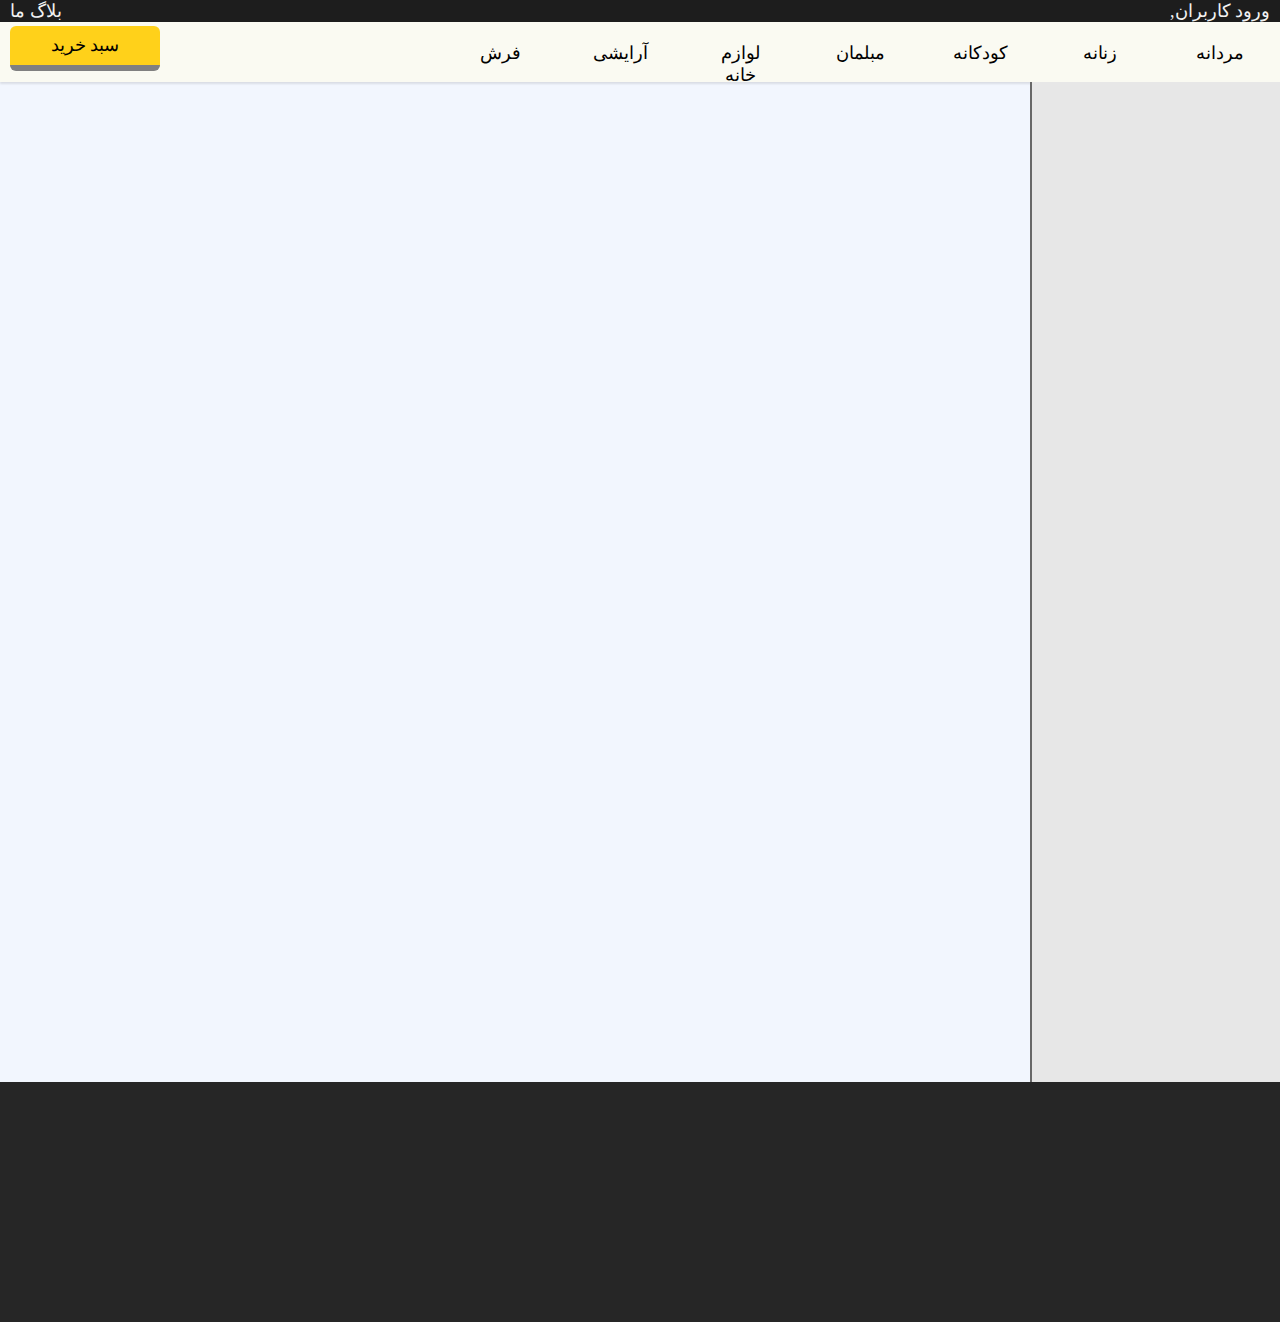
==== Azar shop/index.html @ f6bba339 "Add files via upload" ====
<html lang="en">
<head>
    <meta charset="UTF-8">
    <meta http-equiv="X-UA-Compatible" content="IE=edge">
    <meta name="viewport" content="width=device-width, initial-scale=1.0">
    <link rel="stylesheet" href="./style.css">
    <title>Azar shop</title>
</head>
<body>
    <section class='top'>
        <a href="#">بلاگ ما</a>
        <a href="#">,ورود کاربران</a>
    </section>
    <section class='navbar' id='navbar'>
        <a href="#" class='cartbtn'><i></i>سبد خرید </a>
        <div class='navbox'>
            <div class='dropnav'>
               <button class='navbtn' id='navbtn'>مردانه</button>
                <div class='navmen'>
                    <a href="#">text 1</a>
                    <a href="#">text 2</a>
                    <a href="#">text 3</a>
                </div> 
            </div>
            <div class='dropnav'>
                <button class='navbtn' id='navbtn'>زنانه</button>
                 <div class='navmen'>
                     <a href="#">text 1</a>
                     <a href="#">text 2</a>
                     <a href="#">text 3</a>
                 </div> 
             </div>
             <div class='dropnav'>
                <button class='navbtn' id='navbtn'>کودکانه</button>
                 <div class='navmen'>
                     <a href="#">text 1</a>
                     <a href="#">text 2</a>
                     <a href="#">text 3</a>
                 </div> 
             </div>
            <a href="#">مبلمان</a>
            <a href="#">لوازم خانه</a>
            <a href="#">آرایشی</a>
            <a href="#">فرش</a>
        </div>
    </section>
    <section class='maincontainer'>
        <div class='grid'>
            <div class='innergrid'>

            </div>
        </div>
        <div class='cata'>

        </div>
    </section>
   
    <script>
        window.onscroll = function() {myFunction()};
        
        var navbar = document.getElementById("navbar");
        var sticky = navbar.offsetTop;
        
        function myFunction() {
          if (window.pageYOffset >= sticky) {
            navbar.classList.add("sticky")
          } else {
            navbar.classList.remove("sticky");
          }
        }
    </script>
    <script src="./script.js"></script>
</body>
<footer>

</footer>
</html>
---- Azar shop/style.css ----
* {
  padding: 0;
  margin: 0;
  -webkit-box-sizing: border-box;
          box-sizing: border-box;
}

body {
  background-color: #f2f6fe;
}

.top {
  display: -webkit-box;
  display: -ms-flexbox;
  display: flex;
  -webkit-box-pack: justify;
      -ms-flex-pack: justify;
          justify-content: space-between;
  -webkit-box-align: center;
      -ms-flex-align: center;
          align-items: center;
  background-color: rgba(20, 20, 20, 0.959);
  width: 100%;
  height: auto;
}

.top a {
  color: #f2f2f2;
  font-size: 18px;
  text-decoration: none;
  cursor: pointer;
  margin: 0 10px;
}

.top a:hover {
  text-decoration: underline;
}

.navbar {
  width: 100%;
  overflow: hidden;
  height: 60px;
  display: -webkit-box;
  display: -ms-flexbox;
  display: flex;
  -webkit-box-orient: horizontal;
  -webkit-box-direction: normal;
      -ms-flex-direction: row;
          flex-direction: row;
  -webkit-box-pack: justify;
      -ms-flex-pack: justify;
          justify-content: space-between;
  background-color: #fafaf2;
  -webkit-box-shadow: 0 2px 2px 0 rgba(0, 0, 0, 0.1);
          box-shadow: 0 2px 2px 0 rgba(0, 0, 0, 0.1);
}

.navbar .cartbtn {
  width: 150px;
  height: 45px;
  padding: 8px 20px;
  background-color: #ffd11a;
  color: #000;
  border-radius: 6px;
  font-size: 18px;
  color: #000;
  text-decoration: none;
  text-align: center;
  margin: 4px 10px;
  border-bottom: 6px solid grey;
}

.navbar .cartbtn:active {
  border-bottom: 3px solid grey;
  -webkit-transform: translateY(3px);
          transform: translateY(3px);
}

.navbar .navbox {
  display: -webkit-box;
  display: -ms-flexbox;
  display: flex;
  -webkit-box-align: center;
      -ms-flex-align: center;
          align-items: center;
  width: calc(100%-150px);
  height: auto;
  -webkit-box-pack: end;
      -ms-flex-pack: end;
          justify-content: end;
  -webkit-box-orient: horizontal;
  -webkit-box-direction: reverse;
      -ms-flex-direction: row-reverse;
          flex-direction: row-reverse;
}

.navbar .navbox a, .navbar .navbox .dropnav {
  text-align: center;
  padding-top: 20px;
  padding-bottom: 12px;
  padding-left: 24px;
  padding-right: 24px;
  height: 100%;
  width: 120px;
  font-size: 18px;
  color: #000;
  background-color: #fafaf2;
  text-decoration: none;
  -webkit-transition: 0.2s linear;
  transition: 0.2s linear;
}

.navbar .navbox a:hover, .navbar .navbox .dropnav:hover {
  border-bottom: 4px solid #80ffaa;
}

.navbar .navbox .dropnav .navmen {
  display: none;
  position: fixed;
  min-width: 120px;
  height: auto;
  float: none;
  z-index: 1;
  margin-top: 20px;
}

.navbar .navbox .dropnav .navmen a {
  display: block;
  width: 100%;
  height: 40px;
  padding: 8px 10px;
  font-size: 18px;
  color: black;
  text-align: center;
}

.navbar .navbox .dropnav .navmen a:hover {
  background-color: #f0f5ff;
}

.navbar .navbox .dropnav:hover .navmen {
  display: block;
}

.navbar .navbox .dropnav .navbtn {
  outline: none;
  border: none;
  background-color: #fafaf2;
  font-size: 18px;
}

.temp {
  height: 2000px;
}

.sticky {
  position: fixed;
  top: 0;
  width: 100%;
}

.maincontainer {
  width: 100%;
  height: auto;
  display: -webkit-box;
  display: -ms-flexbox;
  display: flex;
}

.cata {
  width: 250px;
  height: 1000px;
  border-left: 2px solid #686868;
  background-color: #e7e7e7;
}

.grid {
  width: calc(100% - 250px);
  height: auto;
}

.grid .innergrid {
  width: 100%;
}

footer {
  width: 100%;
  height: 240px;
  background-color: #262626;
}
/*# sourceMappingURL=style.css.map */
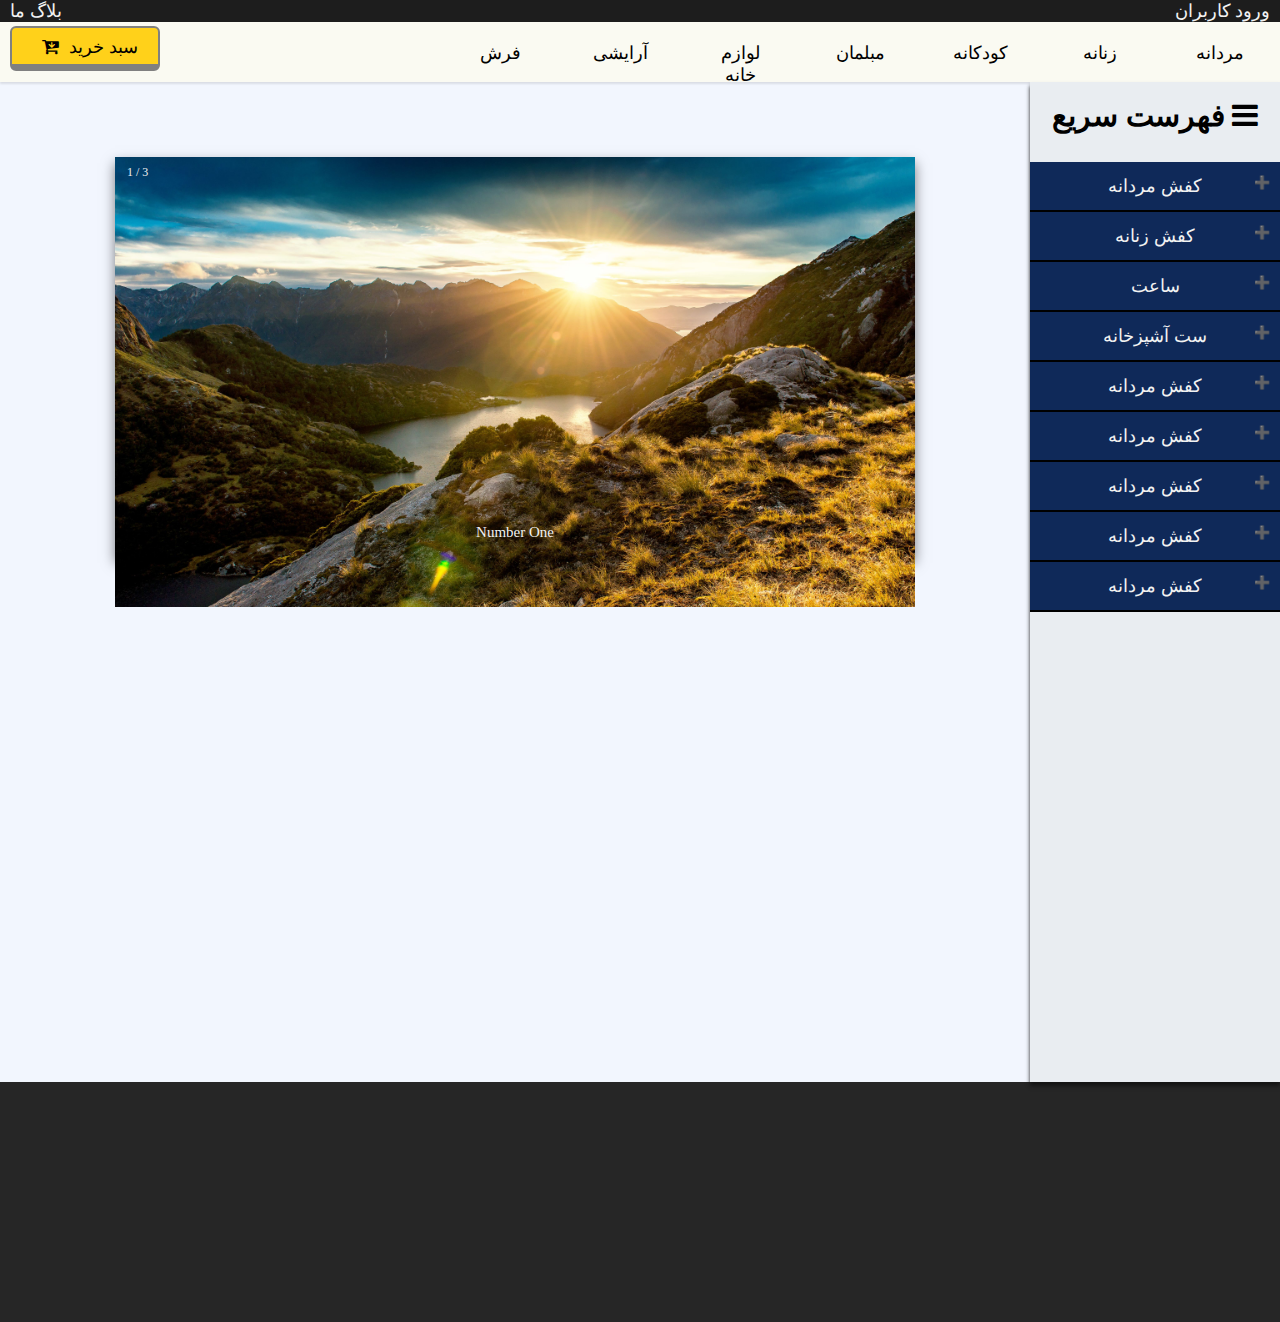
==== commit e5f8d557: "Add files via upload" ====
--- a/Azar shop/index.html
+++ b/Azar shop/index.html
@@ -4,15 +4,19 @@
     <meta http-equiv="X-UA-Compatible" content="IE=edge">
     <meta name="viewport" content="width=device-width, initial-scale=1.0">
     <link rel="stylesheet" href="./style.css">
+    <!--Icons this is fontawsom-->
+    <meta name="viewport" content="width=device-width, initial-scale=1">
+    <link rel="stylesheet" href="https://cdnjs.cloudflare.com/ajax/libs/font-awesome/4.7.0/css/font-awesome.min.css">
     <title>Azar shop</title>
+    
 </head>
 <body>
     <section class='top'>
         <a href="#">بلاگ ما</a>
-        <a href="#">,ورود کاربران</a>
+        <a href="#">ورود کاربران</a>
     </section>
     <section class='navbar' id='navbar'>
-        <a href="#" class='cartbtn'><i></i>سبد خرید </a>
+        <a href="#" class='cartbtn'><i class='fa fa-cart-arrow-down'></i>سبد خرید </a>
         <div class='navbox'>
             <div class='dropnav'>
                <button class='navbtn' id='navbtn'>مردانه</button>
@@ -46,12 +50,85 @@
     </section>
     <section class='maincontainer'>
         <div class='grid'>
-            <div class='innergrid'>
-
+            <div class='moveslide'>
+                <div class='slidebox'>
+                    <div class='mySlides'>
+                        <div class='numbertext'>1 / 3</div>
+                        <img src="forth.jpg" alt="img1" style='width:100%; height: 450px;'>
+                        <div class='slidetext'>Number One</div>
+                    </div>
+                    <div class='mySlides'>
+                        <div class='numbertext'>2 / 3</div>
+                        <img src="second.jpg" alt="img1" style='width:100%; height: 450px;'>
+                        <div class='slidetext'>Number two</div>
+                    </div>
+                    <div class='mySlides'>
+                        <div class='numbertext'>3 / 3</div>
+                        <img src="third.jpg" alt="img1" style='width:100%; height: 450px;'>
+                        <div class='slidetext'>Number three</div>
+                    </div>
+                </div>
             </div>
         </div>
         <div class='cata'>
-
+            <h1 class='catahead'> فهرست سریع <i class='fa fa-bars'></i></h1>
+            <button class='accordion'>کفش مردانه</button>
+            <div class='panel'>
+                <a href="#">اسپرت </a>
+                <a href="#">مجلسی</a>
+                <a href="#">ورزشی</a>
+            </div>
+            <button class='accordion'>کفش زنانه</button>
+            <div class='panel'>
+                <a href="#">اسپرت </a>
+                <a href="#">مجلسی</a>
+                <a href="#">ورزشی</a>
+            </div>
+            <button class='accordion'>ساعت</button>
+            <div class='panel'>
+                <a href="#">citizen</a>
+                <a href="#">lerox</a>
+                <a href="#">trust</a>
+                <a href="#">citizen</a>
+            </div>
+            <button class='accordion'>ست آشپزخانه</button>
+            <div class='panel'>
+                <a href="#">یخچال</a>
+                <a href="#">ماشین لباسشویی</a>
+                <a href="#">فر</a>
+                <a href="#">زود پز</a>
+                <a href="#">سینک</a>
+            </div>
+            <button class='accordion'>کفش مردانه</button>
+            <div class='panel'>
+                <a href="#">اسپرت </a>
+                <a href="#">مجلسی</a>
+                <a href="#">ورزشی</a>
+            </div>
+            <button class='accordion'>کفش مردانه</button>
+            <div class='panel'>
+                <a href="#">اسپرت </a>
+                <a href="#">مجلسی</a>
+                <a href="#">ورزشی</a>
+            </div>
+            <button class='accordion'>کفش مردانه</button>
+            <div class='panel'>
+                <a href="#">اسپرت </a>
+                <a href="#">مجلسی</a>
+                <a href="#">ورزشی</a>
+            </div>
+            <button class='accordion'>کفش مردانه</button>
+            <div class='panel'>
+                <a href="#">اسپرت </a>
+                <a href="#">مجلسی</a>
+                <a href="#">ورزشی</a>
+            </div>
+            <button class='accordion'>کفش مردانه</button>
+            <div class='panel'>
+                <a href="#">اسپرت </a>
+                <a href="#">مجلسی</a>
+                <a href="#">ورزشی</a>
+            </div>
         </div>
     </section>
    
@@ -69,7 +146,9 @@
           }
         }
     </script>
-    <script src="./script.js"></script>
+
+    <script src="./Webscripts.js"></script>
+    
 </body>
 <footer>
 
--- a/Azar shop/style.css
+++ b/Azar shop/style.css
@@ -53,6 +53,7 @@
   background-color: #fafaf2;
   -webkit-box-shadow: 0 2px 2px 0 rgba(0, 0, 0, 0.1);
           box-shadow: 0 2px 2px 0 rgba(0, 0, 0, 0.1);
+  z-index: 3;
 }
 
 .navbar .cartbtn {
@@ -67,7 +68,12 @@
   text-decoration: none;
   text-align: center;
   margin: 4px 10px;
-  border-bottom: 6px solid grey;
+  border: 2px solid grey;
+  border-bottom: 7px solid grey;
+}
+
+.navbar .cartbtn i {
+  padding: 0 10px;
 }
 
 .navbar .cartbtn:active {
@@ -170,8 +176,73 @@
 .cata {
   width: 250px;
   height: 1000px;
-  border-left: 2px solid #686868;
-  background-color: #e7e7e7;
+  -webkit-box-shadow: 0 4px 4px 0 rgba(20, 20, 20, 0.959);
+          box-shadow: 0 4px 4px 0 rgba(20, 20, 20, 0.959);
+  background-color: #e9edf1;
+  -webkit-transition: .4s;
+  transition: .4s;
+}
+
+.cata .catahead {
+  width: 100%;
+  height: 60px;
+  text-align: center;
+  font-size: 30px;
+  padding: 16px 0;
+  margin-bottom: 20px;
+}
+
+.cata .accordion {
+  width: 100%;
+  height: 50px;
+  padding: 14px auto;
+  text-align: center;
+  font-size: 18px;
+  background-color: #0f2959;
+  color: #f2f2f2;
+  outline: none;
+  border: none;
+  border-bottom: 2px solid black;
+}
+
+.cata .accordion::before {
+  content: '\02795';
+  position: absolute;
+  right: 10px;
+  font-size: 13px;
+  z-index: 0;
+}
+
+.cata .accordion:focus {
+  background-color: #0b1d3f;
+}
+
+.cata .panel {
+  width: 100%;
+  height: auto;
+  background-color: #f2f2f2;
+  display: none;
+  text-align: right;
+  padding-top: 10px;
+  overflow: hidden;
+}
+
+.cata .panel a {
+  display: block;
+  color: #000;
+  text-decoration: none;
+  text-align: right;
+  padding-bottom: 10px;
+  margin-bottom: 10px;
+  margin-right: 10px;
+  margin-left: 10px;
+  font-size: 16px;
+  font-weight: 300;
+  border-bottom: 1px solid black;
+}
+
+.cata .panel a:hover {
+  text-decoration: underline;
 }
 
 .grid {
@@ -179,8 +250,52 @@
   height: auto;
 }
 
-.grid .innergrid {
-  width: 100%;
+.actived {
+  background-color: white;
+}
+
+.moveslide {
+  display: -webkit-box;
+  display: -ms-flexbox;
+  display: flex;
+  -webkit-box-pack: center;
+      -ms-flex-pack: center;
+          justify-content: center;
+  -webkit-box-align: center;
+      -ms-flex-align: center;
+          align-items: center;
+  -webkit-box-orient: vertical;
+  -webkit-box-direction: normal;
+      -ms-flex-direction: column;
+          flex-direction: column;
+  height: 550px;
+}
+
+.slidebox {
+  max-width: 1000px;
+  position: relative;
+  margin: auto;
+  height: 400px;
+  -webkit-box-shadow: 0px 6px 12px 0 rgba(0, 0, 0, 0.5);
+          box-shadow: 0px 6px 12px 0 rgba(0, 0, 0, 0.5);
+}
+
+.slidetext {
+  color: #f2f2f2;
+  font-size: 15px;
+  padding: 8px 12px;
+  position: absolute;
+  bottom: 8px;
+  width: 100%;
+  text-align: center;
+}
+
+.numbertext {
+  color: #f2f2f2;
+  font-size: 12px;
+  padding: 8px 12px;
+  position: absolute;
+  top: 0;
 }
 
 footer {
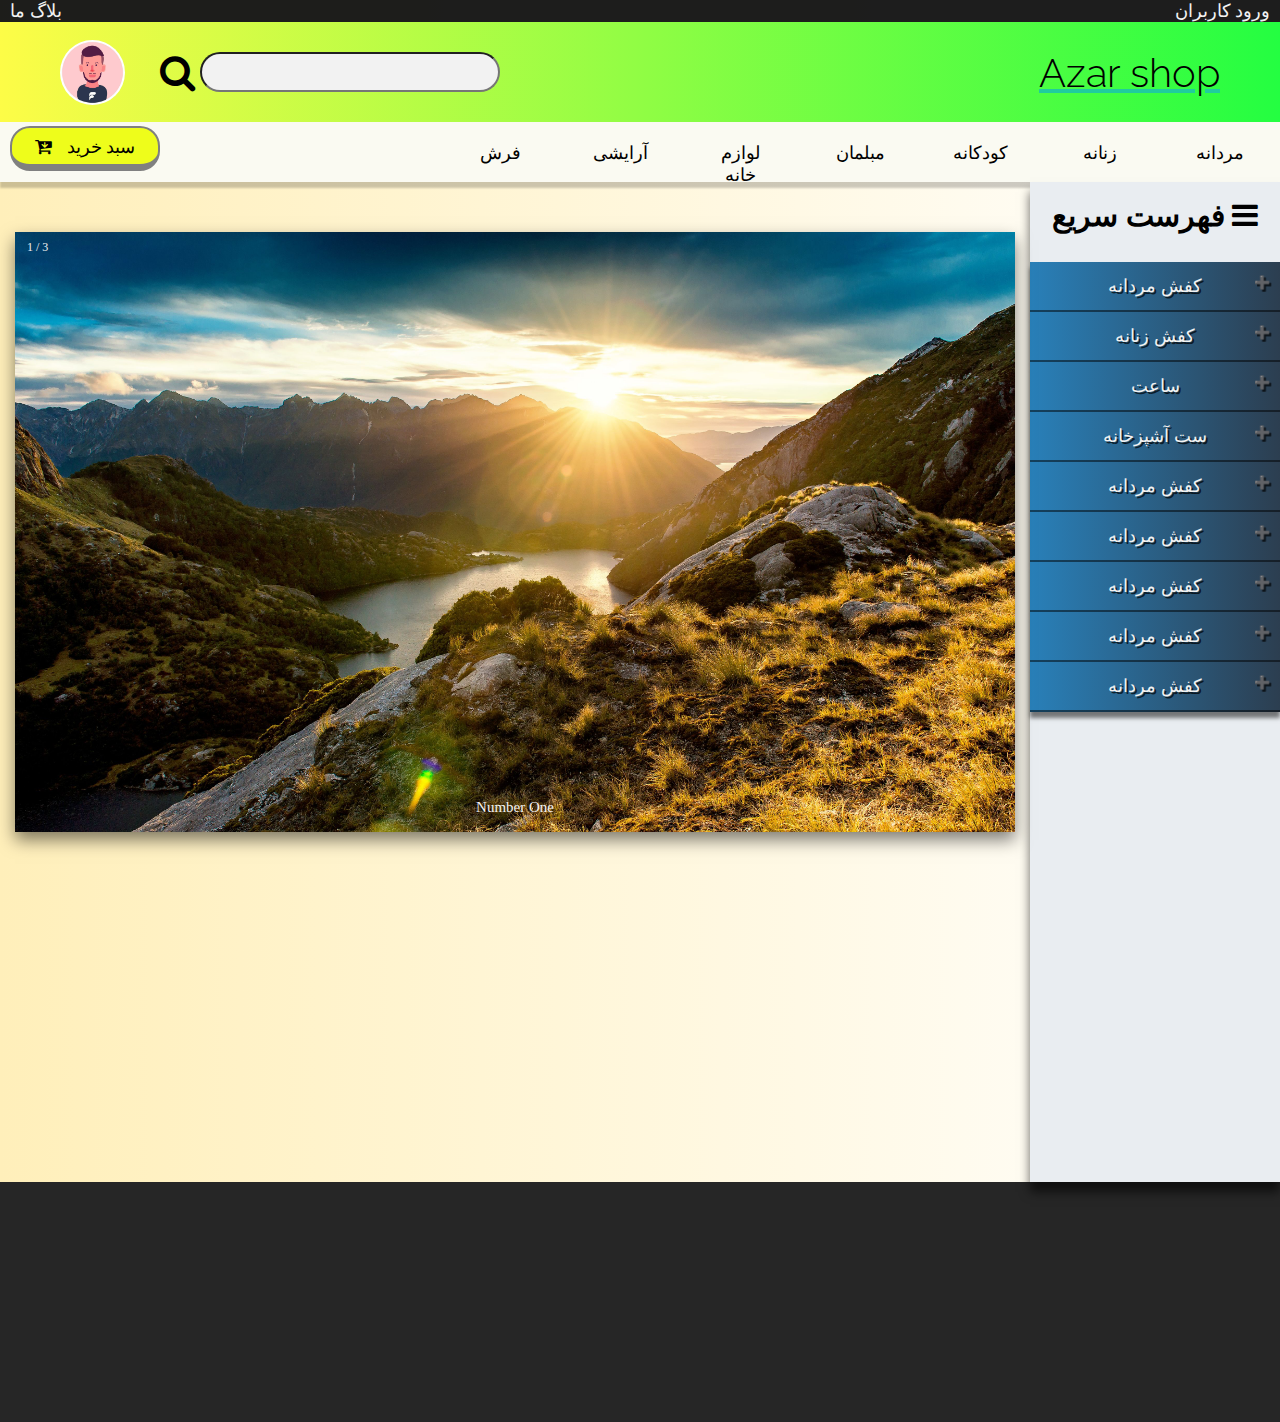
==== commit 775afe1b: "Add files via upload" ====
--- a/Azar shop/index.html
+++ b/Azar shop/index.html
@@ -7,39 +7,50 @@
     <!--Icons this is fontawsom-->
     <meta name="viewport" content="width=device-width, initial-scale=1">
     <link rel="stylesheet" href="https://cdnjs.cloudflare.com/ajax/libs/font-awesome/4.7.0/css/font-awesome.min.css">
+    <link rel="preconnect" href="https://fonts.googleapis.com">
+    <!--RaleWay font-->
+    <link rel="preconnect" href="https://fonts.gstatic.com" crossorigin>
+    <link href="https://fonts.googleapis.com/css2?family=Raleway:wght@300;400;500&display=swap" rel="stylesheet">
     <title>Azar shop</title>
     
 </head>
 <body>
-    <section class='top'>
-        <a href="#">بلاگ ما</a>
-        <a href="#">ورود کاربران</a>
+    <section class='topsec'>
+        <div class='top'>
+            <a href="#">بلاگ ما</a>
+            <a href="#">ورود کاربران</a>
+        </div>
+        <div class='topinfo'>
+            <i class="fa fa-search"></i><input class='searchs' type="text" name="search" title="search">
+            <img src="logo.jpg" alt="logo">
+            <h2 class='topname'>Azar shop</h2>
+        </div>
     </section>
     <section class='navbar' id='navbar'>
         <a href="#" class='cartbtn'><i class='fa fa-cart-arrow-down'></i>سبد خرید </a>
         <div class='navbox'>
             <div class='dropnav'>
                <button class='navbtn' id='navbtn'>مردانه</button>
-                <div class='navmen'>
-                    <a href="#">text 1</a>
-                    <a href="#">text 2</a>
-                    <a href="#">text 3</a>
+                <div class='navmen right'>
+                    <a href="#">لباس</a>
+                    <a href="#">کیف</a>
+                    <a href="#">کفش</a>
                 </div> 
             </div>
             <div class='dropnav'>
                 <button class='navbtn' id='navbtn'>زنانه</button>
-                 <div class='navmen'>
-                     <a href="#">text 1</a>
-                     <a href="#">text 2</a>
-                     <a href="#">text 3</a>
+                 <div class='navmen right2'>
+                    <a href="#">لباس</a>
+                    <a href="#">کیف</a>
+                    <a href="#">کفش</a>
                  </div> 
              </div>
              <div class='dropnav'>
                 <button class='navbtn' id='navbtn'>کودکانه</button>
                  <div class='navmen'>
-                     <a href="#">text 1</a>
-                     <a href="#">text 2</a>
-                     <a href="#">text 3</a>
+                    <a href="#">لباس</a>
+                    <a href="#">کیف</a>
+                    <a href="#">کفش</a>
                  </div> 
              </div>
             <a href="#">مبلمان</a>
@@ -54,17 +65,17 @@
                 <div class='slidebox'>
                     <div class='mySlides'>
                         <div class='numbertext'>1 / 3</div>
-                        <img src="forth.jpg" alt="img1" style='width:100%; height: 450px;'>
+                        <img src="forth.jpg" alt="img1" style='width:100%; height: 600px;'>
                         <div class='slidetext'>Number One</div>
                     </div>
                     <div class='mySlides'>
                         <div class='numbertext'>2 / 3</div>
-                        <img src="second.jpg" alt="img1" style='width:100%; height: 450px;'>
+                        <img src="second.jpg" alt="img1" style='width:100%; height: 600px;'>
                         <div class='slidetext'>Number two</div>
                     </div>
                     <div class='mySlides'>
                         <div class='numbertext'>3 / 3</div>
-                        <img src="third.jpg" alt="img1" style='width:100%; height: 450px;'>
+                        <img src="third.jpg" alt="img1" style='width:100%; height: 600px;'>
                         <div class='slidetext'>Number three</div>
                     </div>
                 </div>
--- a/Azar shop/style.css
+++ b/Azar shop/style.css
@@ -6,7 +6,8 @@
 }
 
 body {
-  background-color: #f2f6fe;
+  background: -webkit-gradient(linear, left top, right top, from(#ffefba), to(#ffffff));
+  background: linear-gradient(to right, #ffefba, #ffffff);
 }
 
 .top {
@@ -34,6 +35,74 @@
 
 .top a:hover {
   text-decoration: underline;
+}
+
+.topinfo {
+  width: 100%;
+  height: 100px;
+  background: -webkit-gradient(linear, left top, right top, from(#fdfc47), to(#24fe41));
+  background: linear-gradient(to right, #fdfc47, #24fe41);
+  display: -webkit-box;
+  display: -ms-flexbox;
+  display: flex;
+  -ms-flex-pack: distribute;
+      justify-content: space-around;
+  -webkit-box-align: center;
+      -ms-flex-align: center;
+          align-items: center;
+  -webkit-box-orient: horizontal;
+  -webkit-box-direction: normal;
+      -ms-flex-direction: row;
+          flex-direction: row;
+}
+
+.topinfo .searchs {
+  width: 300px;
+  height: 40px;
+  border-radius: 20px;
+  outline: none;
+  background-color: #f2f2f2;
+  position: absolute;
+  left: 200px;
+  font-size: 22px;
+  font-weight: 300;
+  padding: 0 15px;
+  font-family: "Raleway", san-serif;
+}
+
+.topinfo img {
+  width: 65px;
+  height: 65px;
+  border-radius: 50%;
+  position: absolute;
+  left: 60px;
+  -webkit-transition: 0.2s linear;
+  transition: 0.2s linear;
+}
+
+.topinfo img:hover {
+  -webkit-transform: scale(1.05);
+          transform: scale(1.05);
+  -webkit-box-shadow: 0 4px 8px 0 rgba(0, 0, 0, 0.6);
+          box-shadow: 0 4px 8px 0 rgba(0, 0, 0, 0.6);
+}
+
+.topinfo h2 {
+  font-size: 2.5em;
+  font-family: "Raleway", san-serif;
+  font-weight: 300;
+  position: absolute;
+  right: 60px;
+  text-decoration: underline;
+  -webkit-text-decoration-color: #20cc9e;
+          text-decoration-color: #20cc9e;
+}
+
+.topinfo i {
+  font-size: 38px;
+  color: #000;
+  position: absolute;
+  left: 160px;
 }
 
 .navbar {
@@ -51,8 +120,8 @@
       -ms-flex-pack: justify;
           justify-content: space-between;
   background-color: #fafaf2;
-  -webkit-box-shadow: 0 2px 2px 0 rgba(0, 0, 0, 0.1);
-          box-shadow: 0 2px 2px 0 rgba(0, 0, 0, 0.1);
+  -webkit-box-shadow: 0 6px 2px 0 rgba(0, 0, 0, 0.2);
+          box-shadow: 0 6px 2px 0 rgba(0, 0, 0, 0.2);
   z-index: 3;
 }
 
@@ -60,9 +129,9 @@
   width: 150px;
   height: 45px;
   padding: 8px 20px;
-  background-color: #ffd11a;
-  color: #000;
-  border-radius: 6px;
+  background-color: #eefd1b;
+  color: #000;
+  border-radius: 20px;
   font-size: 18px;
   color: #000;
   text-decoration: none;
@@ -70,10 +139,12 @@
   margin: 4px 10px;
   border: 2px solid grey;
   border-bottom: 7px solid grey;
+  -webkit-transition: 0.2s ease;
+  transition: 0.2s ease;
 }
 
 .navbar .cartbtn i {
-  padding: 0 10px;
+  padding-right: 15px;
 }
 
 .navbar .cartbtn:active {
@@ -112,18 +183,26 @@
   color: #000;
   background-color: #fafaf2;
   text-decoration: none;
-  -webkit-transition: 0.2s linear;
-  transition: 0.2s linear;
+  -webkit-transition: 0.1s linear;
+  transition: 0.1s linear;
+}
+
+.navbar .navbox a .right, .navbar .navbox .dropnav .right {
+  right: 0;
+}
+
+.navbar .navbox a .right2, .navbar .navbox .dropnav .right2 {
+  right: 20px;
 }
 
 .navbar .navbox a:hover, .navbar .navbox .dropnav:hover {
-  border-bottom: 4px solid #80ffaa;
+  border-bottom: 4px solid #29ffc6;
 }
 
 .navbar .navbox .dropnav .navmen {
   display: none;
   position: fixed;
-  min-width: 120px;
+  min-width: 300px;
   height: auto;
   float: none;
   z-index: 1;
@@ -137,7 +216,7 @@
   padding: 8px 10px;
   font-size: 18px;
   color: black;
-  text-align: center;
+  text-align: right;
 }
 
 .navbar .navbox .dropnav .navmen a:hover {
@@ -176,8 +255,8 @@
 .cata {
   width: 250px;
   height: 1000px;
-  -webkit-box-shadow: 0 4px 4px 0 rgba(20, 20, 20, 0.959);
-          box-shadow: 0 4px 4px 0 rgba(20, 20, 20, 0.959);
+  -webkit-box-shadow: 0 10px 10px 0 rgba(0, 0, 0, 0.6);
+          box-shadow: 0 10px 10px 0 rgba(0, 0, 0, 0.6);
   background-color: #e9edf1;
   -webkit-transition: .4s;
   transition: .4s;
@@ -198,11 +277,19 @@
   padding: 14px auto;
   text-align: center;
   font-size: 18px;
-  background-color: #0f2959;
+  background: -webkit-gradient(linear, left top, right top, from(#2980b9), to(#2c3e50));
+  background: linear-gradient(to right, #2980b9, #2c3e50);
   color: #f2f2f2;
+  -webkit-box-shadow: 0 6px 4px 0 rgba(0, 0, 0, 0.5);
+          box-shadow: 0 6px 4px 0 rgba(0, 0, 0, 0.5);
   outline: none;
   border: none;
-  border-bottom: 2px solid black;
+  border-bottom: 2px solid rgba(0, 0, 0, 0.5);
+  text-shadow: 2px 2px rgba(0, 0, 0, 0.7);
+}
+
+.cata .accordion:hover {
+  background-color: #0f2959cc;
 }
 
 .cata .accordion::before {
@@ -210,7 +297,6 @@
   position: absolute;
   right: 10px;
   font-size: 13px;
-  z-index: 0;
 }
 
 .cata .accordion:focus {
@@ -233,9 +319,7 @@
   text-decoration: none;
   text-align: right;
   padding-bottom: 10px;
-  margin-bottom: 10px;
-  margin-right: 10px;
-  margin-left: 10px;
+  margin: 0 10px 10px 10px;
   font-size: 16px;
   font-weight: 300;
   border-bottom: 1px solid black;
@@ -268,16 +352,16 @@
   -webkit-box-direction: normal;
       -ms-flex-direction: column;
           flex-direction: column;
-  height: 550px;
+  height: 700px;
 }
 
 .slidebox {
   max-width: 1000px;
   position: relative;
   margin: auto;
-  height: 400px;
-  -webkit-box-shadow: 0px 6px 12px 0 rgba(0, 0, 0, 0.5);
-          box-shadow: 0px 6px 12px 0 rgba(0, 0, 0, 0.5);
+  height: 600px;
+  -webkit-box-shadow: 0px 8px 16px 0 rgba(0, 0, 0, 0.5);
+          box-shadow: 0px 8px 16px 0 rgba(0, 0, 0, 0.5);
 }
 
 .slidetext {
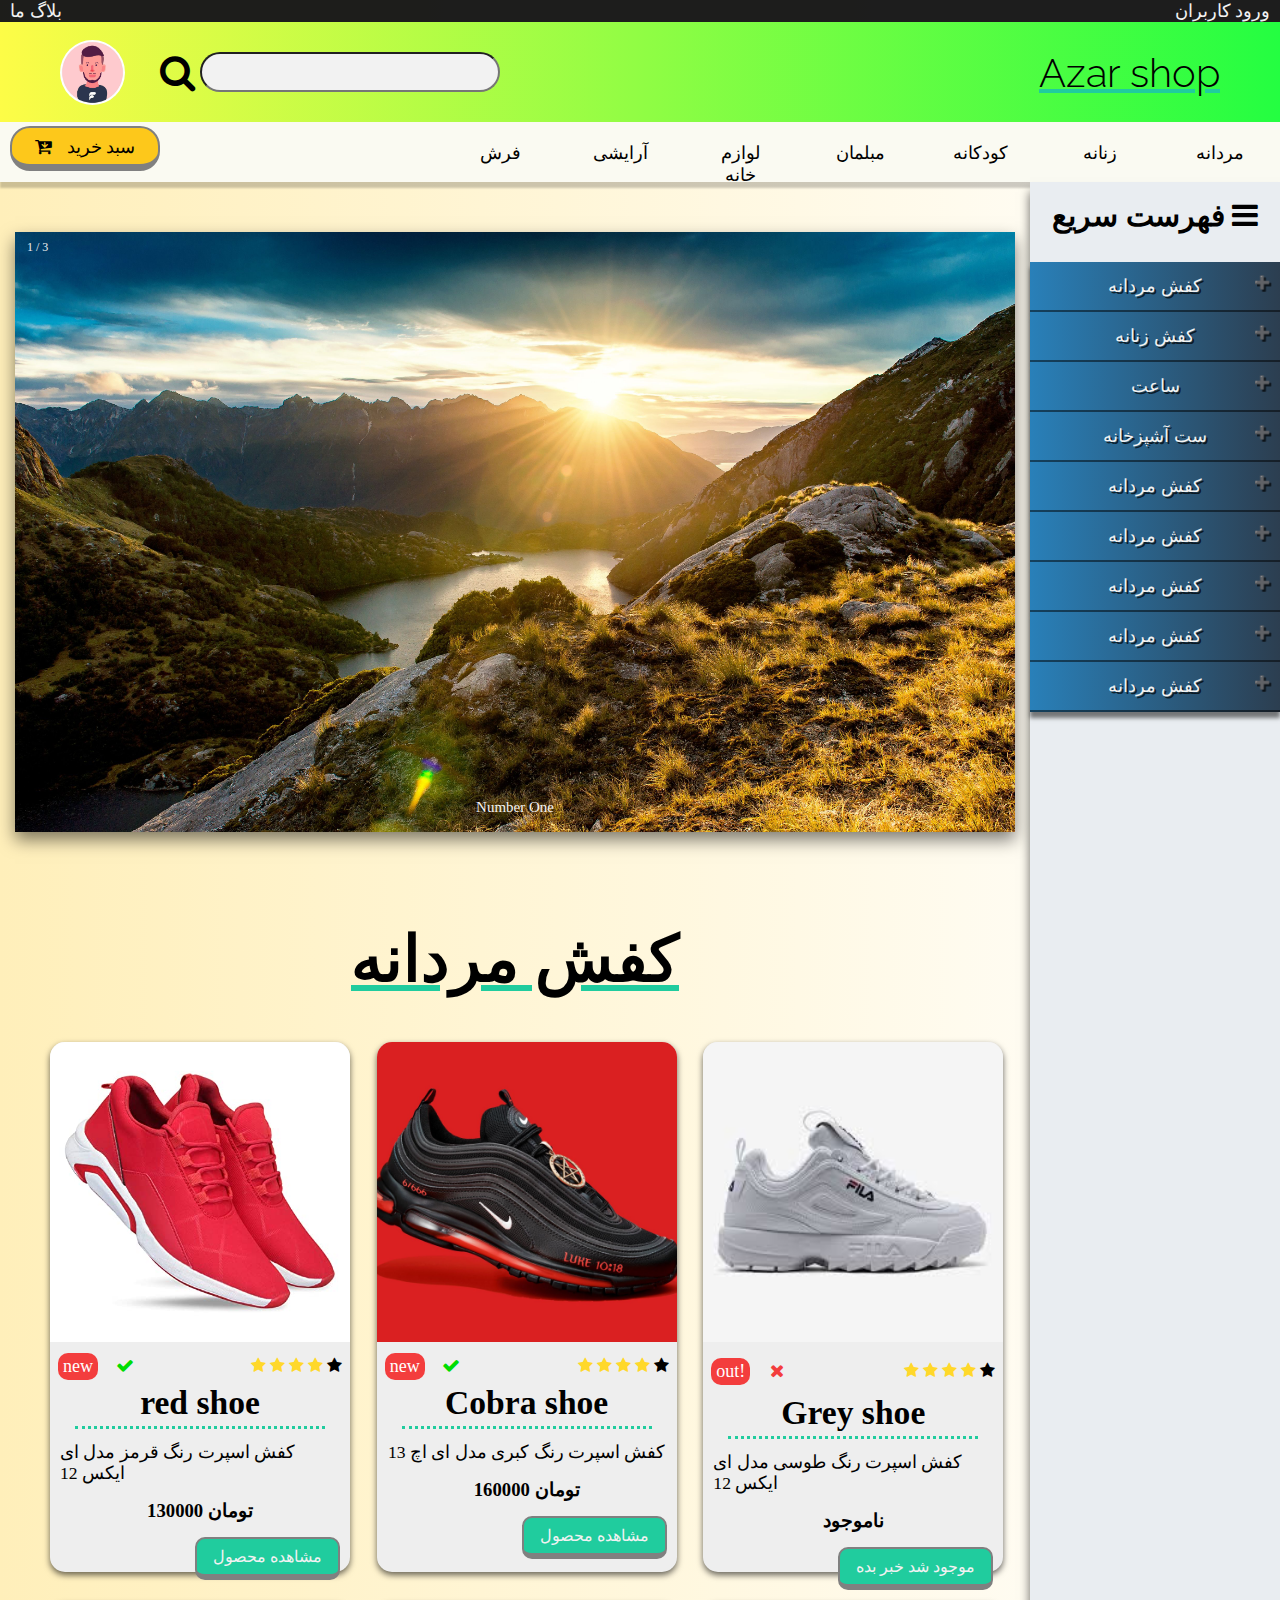
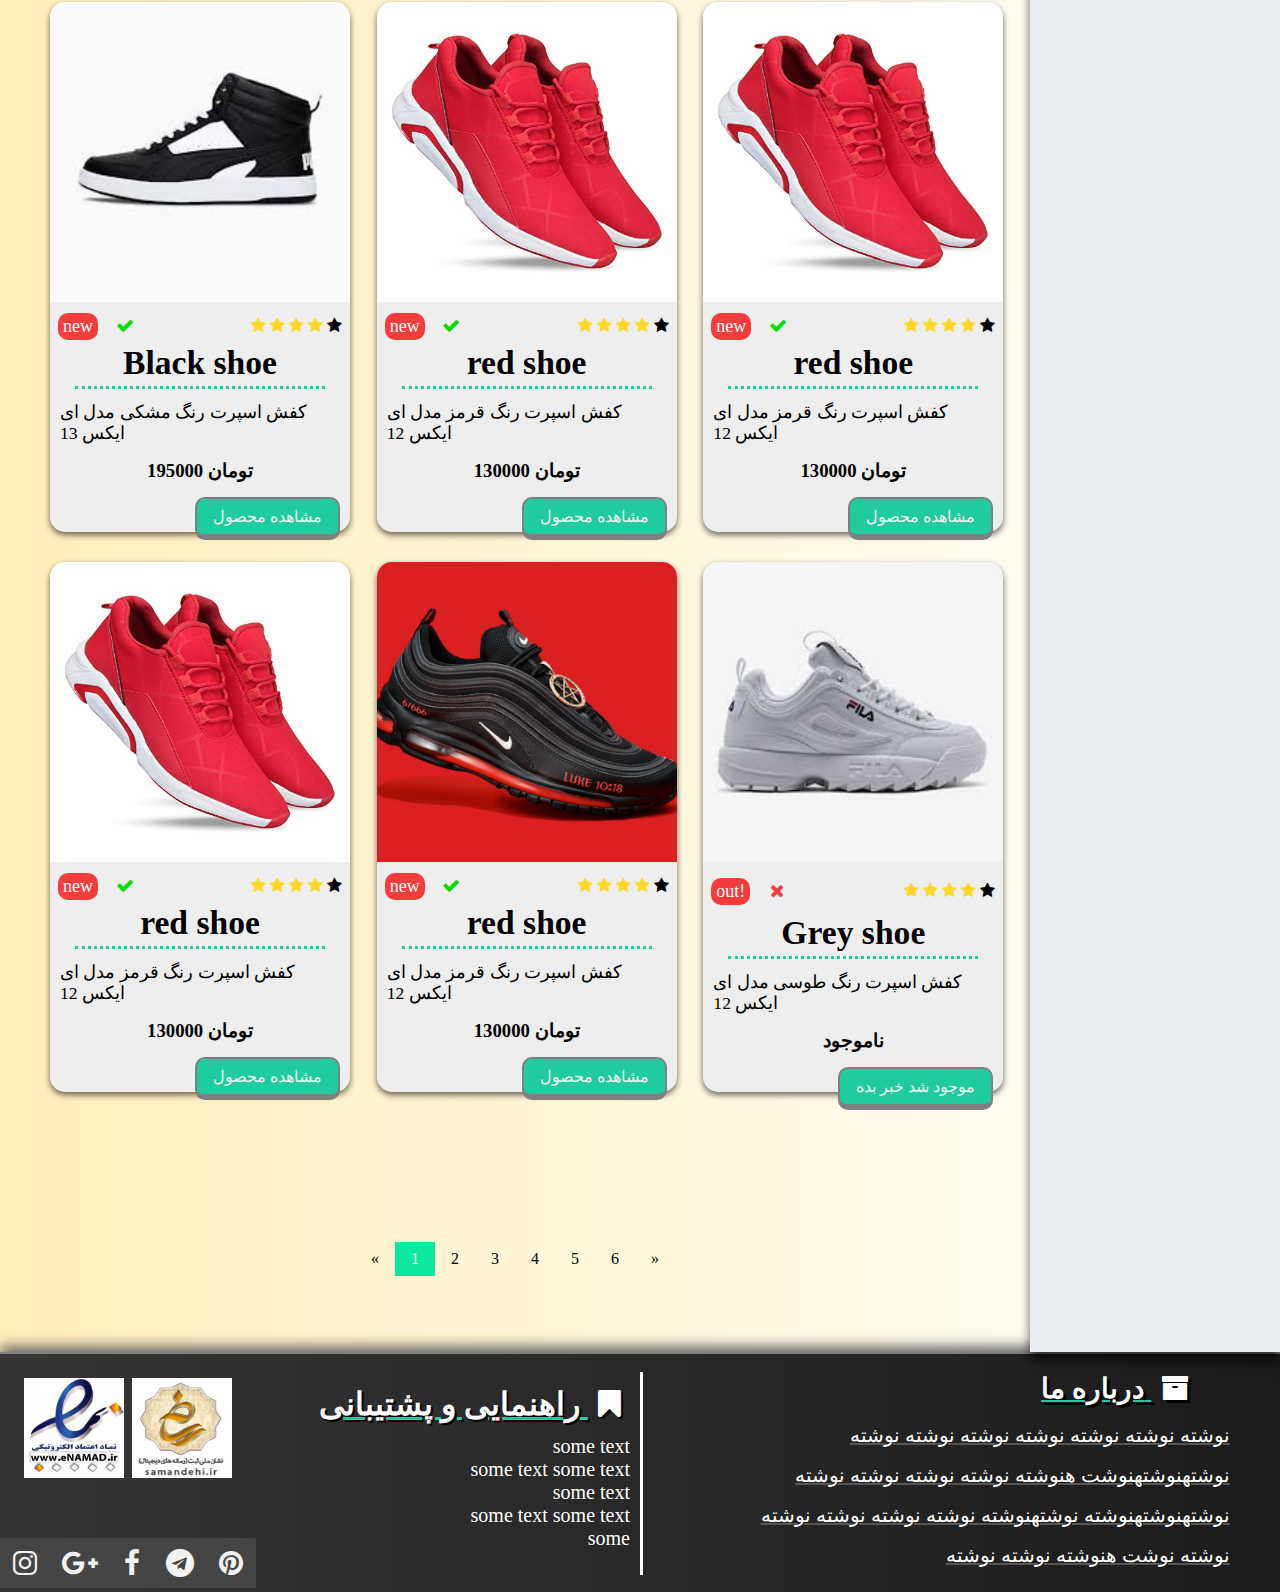
==== commit 9f572c3c: "Add files via upload" ====
--- a/Azar shop/index.html
+++ b/Azar shop/index.html
@@ -142,6 +142,244 @@
             </div>
         </div>
     </section>
+    <section class='shopcont'>
+         <!--head section-->
+         <div class='mainhead'>
+            <h1>کفش مردانه</h1>
+        </div>
+        <!--grid and card section-->
+        <div class='gridarea'>
+            <div class='gridcont'>
+                <div class='gridcard'>
+                    <img src="./item1.jpg" alt="shoe">
+                    <div class='status'>
+                        <div class='imgtext'>new</div>
+                        <div class='imgicon'><i class='fa fa-check'></i></div>
+                        <div class='stars'>
+                            <span class='fa fa-star checked'></span>
+                            <span class='fa fa-star checked'></span>
+                            <span class='fa fa-star checked'></span>
+                            <span class='fa fa-star checked'></span>
+                            <span class='fa fa-star'></span>
+                        </div>
+                        
+                    </div>
+                    <div class='cardcontent'>
+                        <h1>red shoe</h1>
+                        <p>کفش اسپرت رنگ قرمز مدل ای ایکس 12</p>
+                        <h3> تومان 130000 </h3>
+                    </div>
+                    <div class='price'>
+                        <div></div>
+                        <a href="#">مشاهده محصول</a>
+                    </div>
+                </div>
+                <div class='gridcard'>
+                    <img src="./item2.jpeg" alt="shoe">
+                    <div class='status'>
+                        <div class='imgtext'>new</div>
+                        <div class='imgicon'><i class='fa fa-check'></i></div>
+                        <div class='stars'>
+                            <span class='fa fa-star checked'></span>
+                            <span class='fa fa-star checked'></span>
+                            <span class='fa fa-star checked'></span>
+                            <span class='fa fa-star checked'></span>
+                            <span class='fa fa-star'></span>
+                        </div>
+                        
+                    </div>
+                    <div class='cardcontent'>
+                        <h1>Cobra shoe</h1>
+                        <p>کفش اسپرت رنگ کبری مدل ای اچ 13</p>
+                        <h3> تومان 160000 </h3>
+                    </div>
+                    <div class='price'>
+                        <div></div>
+                        <a href="#">مشاهده محصول</a>
+                    </div>
+                </div>
+                <div class='gridcard'>
+                    <img src="./item3.jfif" alt="shoe">
+                    <div class='status'>
+                        <div class='imgtext'>out!</div>
+                        <div class='imgicon'><i class=' nothing fa fa-close'></i></div>
+                        <div class='stars'>
+                            <span class='fa fa-star checked'></span>
+                            <span class='fa fa-star checked'></span>
+                            <span class='fa fa-star checked'></span>
+                            <span class='fa fa-star checked'></span>
+                            <span class='fa fa-star'></span>
+                        </div>
+                        
+                    </div>
+                    <div class='cardcontent'>
+                        <h1>Grey shoe</h1>
+                        <p>کفش اسپرت رنگ طوسی مدل ای ایکس 12</p>
+                        <h3> ناموجود </h3>
+                    </div>
+                    <div class='price'>
+                        <div></div>
+                        <a href="#">موجود شد خبر بده</a>
+                    </div>
+                </div>
+                <div class='gridcard'>
+                    <img src="./item4.jfif" alt="shoe">
+                    <div class='status'>
+                        <div class='imgtext'>new</div>
+                        <div class='imgicon'><i class='fa fa-check'></i></div>
+                        <div class='stars'>
+                            <span class='fa fa-star checked'></span>
+                            <span class='fa fa-star checked'></span>
+                            <span class='fa fa-star checked'></span>
+                            <span class='fa fa-star checked'></span>
+                            <span class='fa fa-star'></span>
+                        </div>
+                        
+                    </div>
+                    <div class='cardcontent'>
+                        <h1>Black shoe</h1>
+                        <p>کفش اسپرت رنگ مشکی مدل ای ایکس 13</p>
+                        <h3> تومان 195000 </h3>
+                    </div>
+                    <div class='price'>
+                        <div></div>
+                        <a href="#">مشاهده محصول</a>
+                    </div>
+                </div>
+                <div class='gridcard'>
+                    <img src="./item1.jpg" alt="shoe">
+                    <div class='status'>
+                        <div class='imgtext'>new</div>
+                        <div class='imgicon'><i class='fa fa-check'></i></div>
+                        <div class='stars'>
+                            <span class='fa fa-star checked'></span>
+                            <span class='fa fa-star checked'></span>
+                            <span class='fa fa-star checked'></span>
+                            <span class='fa fa-star checked'></span>
+                            <span class='fa fa-star'></span>
+                        </div>
+                        
+                    </div>
+                    <div class='cardcontent'>
+                        <h1>red shoe</h1>
+                        <p>کفش اسپرت رنگ قرمز مدل ای ایکس 12</p>
+                        <h3> تومان 130000 </h3>
+                    </div>
+                    <div class='price'>
+                        <div></div>
+                        <a href="#">مشاهده محصول</a>
+                    </div>
+                </div>
+                <div class='gridcard'>
+                    <img src="./item1.jpg" alt="shoe">
+                    <div class='status'>
+                        <div class='imgtext'>new</div>
+                        <div class='imgicon'><i class='fa fa-check'></i></div>
+                        <div class='stars'>
+                            <span class='fa fa-star checked'></span>
+                            <span class='fa fa-star checked'></span>
+                            <span class='fa fa-star checked'></span>
+                            <span class='fa fa-star checked'></span>
+                            <span class='fa fa-star'></span>
+                        </div>
+                        
+                    </div>
+                    <div class='cardcontent'>
+                        <h1>red shoe</h1>
+                        <p>کفش اسپرت رنگ قرمز مدل ای ایکس 12</p>
+                        <h3> تومان 130000 </h3>
+                    </div>
+                    <div class='price'>
+                        <div></div>
+                        <a href="#">مشاهده محصول</a>
+                    </div>
+                </div>
+                <div class='gridcard'>
+                    <img src="./item1.jpg" alt="shoe">
+                    <div class='status'>
+                        <div class='imgtext'>new</div>
+                        <div class='imgicon'><i class='fa fa-check'></i></div>
+                        <div class='stars'>
+                            <span class='fa fa-star checked'></span>
+                            <span class='fa fa-star checked'></span>
+                            <span class='fa fa-star checked'></span>
+                            <span class='fa fa-star checked'></span>
+                            <span class='fa fa-star'></span>
+                        </div>
+                        
+                    </div>
+                    <div class='cardcontent'>
+                        <h1>red shoe</h1>
+                        <p>کفش اسپرت رنگ قرمز مدل ای ایکس 12</p>
+                        <h3> تومان 130000 </h3>
+                    </div>
+                    <div class='price'>
+                        <div></div>
+                        <a href="#">مشاهده محصول</a>
+                    </div>
+                </div>
+                <div class='gridcard'>
+                    <img src="./item2.jpeg" alt="shoe">
+                    <div class='status'>
+                        <div class='imgtext'>new</div>
+                        <div class='imgicon'><i class='fa fa-check'></i></div>
+                        <div class='stars'>
+                            <span class='fa fa-star checked'></span>
+                            <span class='fa fa-star checked'></span>
+                            <span class='fa fa-star checked'></span>
+                            <span class='fa fa-star checked'></span>
+                            <span class='fa fa-star'></span>
+                        </div>
+                        
+                    </div>
+                    <div class='cardcontent'>
+                        <h1>red shoe</h1>
+                        <p>کفش اسپرت رنگ قرمز مدل ای ایکس 12</p>
+                        <h3> تومان 130000 </h3>
+                    </div>
+                    <div class='price'>
+                        <div></div>
+                        <a href="#">مشاهده محصول</a>
+                    </div>
+                </div>
+                <div class='gridcard'>
+                    <img src="./item3.jfif" alt="shoe">
+                    <div class='status'>
+                        <div class='imgtext'>out!</div>
+                        <div class='imgicon'><i class=' nothing fa fa-close'></i></div>
+                        <div class='stars'>
+                            <span class='fa fa-star checked'></span>
+                            <span class='fa fa-star checked'></span>
+                            <span class='fa fa-star checked'></span>
+                            <span class='fa fa-star checked'></span>
+                            <span class='fa fa-star'></span>
+                        </div>
+                        
+                    </div>
+                    <div class='cardcontent'>
+                        <h1>Grey shoe</h1>
+                        <p>کفش اسپرت رنگ طوسی مدل ای ایکس 12</p>
+                        <h3> ناموجود </h3>
+                    </div>
+                    <div class='price'>
+                        <div></div>
+                        <a href="#">موجود شد خبر بده</a>
+                    </div>
+            </div>
+        </div>
+    </section>
+    <section class='paginationcont'>
+        <div class="pagination">
+            <a href="#">&laquo;</a>
+            <a href="#" class="active">1</a>
+            <a href="#">2</a>
+            <a href="#">3</a>
+            <a href="#">4</a>
+            <a href="#">5</a>
+            <a href="#">6</a>
+            <a href="#">&raquo;</a>
+          </div>
+    </section>
    
     <script>
         window.onscroll = function() {myFunction()};
@@ -162,6 +400,37 @@
     
 </body>
 <footer>
-
+    <div class='about'>
+        <h1>  درباره ما <i class='fa fa-archive'></i></h1>
+        <p>
+            نوشته نوشته نوشته نوشته نوشته نوشته نوشته
+            نوشتهنوشتهنوشت هنوشته نوشته نوشته نوشته نوشته
+            نوشتهنوشتهنوشته نوشتهنوشته نوشته نوشته نوشته
+            نوشته نوشته  نوشت هنوشته نوشته نوشته
+        </p>
+    </div>
+    <div class='helper'>
+        <h1>راهنمایی و پشتیبانی <i class='fa fa-bookmark'></i> </h1>
+        <ul>
+            <li><a href="#"> some text</a></li>
+            <li><a href="#"> some text some text</a></li>
+            <li><a href="#"> some text</a></li>
+            <li><a href="#"> some text some text</a></li>
+            <li><a href="#"> some </a></li>
+        </ul>
+    </div>
+    <div class='footcontent'>
+        <div class='imgbox'>
+            <img src="logo1.jpg" alt="value">
+            <img src="logo2.jpg" alt="value">
+        </div>
+        <div class='socialbar'>
+            <i class='fa fa-instagram'><a href="#"></a></i>
+            <i class='fa fa-google-plus'><a href="#"></a></i>
+            <i class='fa fa-facebook'><a href="#"></a></i>
+            <i class='fa fa-telegram'><a href="#"></a></i>
+            <i class='fa fa-pinterest'><a href="#"></a></i>
+        </div>
+    </div>
 </footer>
 </html>--- a/Azar shop/style.css
+++ b/Azar shop/style.css
@@ -129,7 +129,7 @@
   width: 150px;
   height: 45px;
   padding: 8px 20px;
-  background-color: #eefd1b;
+  background-color: #fdc81b;
   color: #000;
   border-radius: 20px;
   font-size: 18px;
@@ -250,16 +250,20 @@
   display: -webkit-box;
   display: -ms-flexbox;
   display: flex;
+  z-index: 0;
 }
 
 .cata {
+  position: absolute;
   width: 250px;
-  height: 1000px;
+  height: 2770px;
   -webkit-box-shadow: 0 10px 10px 0 rgba(0, 0, 0, 0.6);
           box-shadow: 0 10px 10px 0 rgba(0, 0, 0, 0.6);
   background-color: #e9edf1;
   -webkit-transition: .4s;
   transition: .4s;
+  z-index: 0;
+  right: 0;
 }
 
 .cata .catahead {
@@ -334,8 +338,220 @@
   height: auto;
 }
 
-.actived {
-  background-color: white;
+.shopcont {
+  width: calc(100% - 250px);
+  height: auto;
+}
+
+.mainhead {
+  width: 100%;
+  margin-top: 40px;
+  height: 50px;
+  padding: 0 20px;
+  font-size: 32px;
+  text-decoration: underline;
+  -webkit-text-decoration-color: #20cc9e;
+          text-decoration-color: #20cc9e;
+  text-align: center;
+}
+
+.gridarea {
+  width: auto;
+  margin-left: 50px;
+  margin-top: 70px;
+  height: 1800px;
+}
+
+.gridarea .gridcont {
+  display: -ms-grid;
+  display: grid;
+  -ms-grid-columns: 1fr 1fr 1fr;
+      grid-template-columns: 1fr 1fr 1fr;
+  -ms-grid-rows: 560px 560px 560px;
+      grid-template-rows: 560px 560px 560px;
+  width: auto;
+  height: auto;
+  margin: 40px 0;
+}
+
+.gridarea .gridcont .gridcard {
+  width: 300px;
+  height: 530px;
+  border-radius: 15px;
+  -webkit-box-shadow: 0 3px 6px 0 rgba(0, 0, 0, 0.6);
+          box-shadow: 0 3px 6px 0 rgba(0, 0, 0, 0.6);
+  background-color: #eee;
+  -webkit-transition: 0.3s ease;
+  transition: 0.3s ease;
+}
+
+.gridarea .gridcont .gridcard:hover {
+  -webkit-box-shadow: 0 3px 15px 0 rgba(10, 233, 10, 0.6);
+          box-shadow: 0 3px 15px 0 rgba(10, 233, 10, 0.6);
+}
+
+.gridarea .gridcont .gridcard .status {
+  width: 100%;
+  height: auto;
+  margin-top: 10px;
+  display: -webkit-box;
+  display: -ms-flexbox;
+  display: flex;
+  -webkit-box-pack: justify;
+      -ms-flex-pack: justify;
+          justify-content: space-between;
+  -webkit-box-align: center;
+      -ms-flex-align: center;
+          align-items: center;
+}
+
+.gridarea .gridcont .gridcard .status .imgtext {
+  display: inline;
+  background-color: #f33d3d;
+  color: white;
+  border-radius: 10px;
+  margin-left: 8px;
+  padding: 3px 5px;
+  font-size: 18px;
+  text-align: center;
+}
+
+.gridarea .gridcont .gridcard .status .imgicon {
+  display: inline;
+  color: #01dd01;
+  border-radius: 10px;
+  text-align: center;
+  margin-right: 100px;
+  padding: 5px;
+  font-size: 18px;
+}
+
+.gridarea .gridcont .gridcard .status .imgicon .nothing {
+  color: #f33d3d;
+  padding: 5px;
+  border-radius: 3px;
+  font-size: 18px;
+}
+
+.gridarea .gridcont .gridcard .status .stars {
+  margin-right: 8px;
+}
+
+.gridarea .gridcont .gridcard .status .stars .checked {
+  color: #ffd82a;
+}
+
+.gridarea .gridcont .gridcard .cardcontent {
+  display: -webkit-box;
+  display: -ms-flexbox;
+  display: flex;
+  -webkit-box-orient: vertical;
+  -webkit-box-direction: normal;
+      -ms-flex-direction: column;
+          flex-direction: column;
+  -webkit-box-pack: center;
+      -ms-flex-pack: center;
+          justify-content: center;
+  -webkit-box-align: center;
+      -ms-flex-align: center;
+          align-items: center;
+  width: 100%;
+  height: auto;
+}
+
+.gridarea .gridcont .gridcard .cardcontent h1 {
+  padding: 4px 10px;
+  font-size: 2.1em;
+  text-align: center;
+  width: 250px;
+  border-bottom: 3px dotted #20cc9e;
+}
+
+.gridarea .gridcont .gridcard .cardcontent p {
+  padding: 6px 10px;
+  font-size: 1.1em;
+  margin-top: 7px;
+}
+
+.gridarea .gridcont .gridcard .cardcontent h3 {
+  text-align: right;
+  color: #000;
+  padding: 10px 20px;
+}
+
+.gridarea .gridcont .gridcard .price {
+  display: -webkit-box;
+  display: -ms-flexbox;
+  display: flex;
+  -webkit-box-pack: justify;
+      -ms-flex-pack: justify;
+          justify-content: space-between;
+  -webkit-box-align: center;
+      -ms-flex-align: center;
+          align-items: center;
+  -webkit-box-orient: horizontal;
+  -webkit-box-direction: normal;
+      -ms-flex-direction: row;
+          flex-direction: row;
+  width: 100%;
+  height: 45px;
+  margin-top: 4px;
+}
+
+.gridarea .gridcont .gridcard .price a {
+  background-color: #20cc9e;
+  margin-right: 10px;
+  color: #f2f2f2;
+  border-radius: 10px;
+  padding: 8px 16px;
+  text-decoration: none;
+  border: 2px solid grey;
+  border-bottom: 6px solid grey;
+  -webkit-transition: 0.2s ease;
+  transition: 0.2s ease;
+}
+
+.gridarea .gridcont .gridcard .price a:active {
+  border-bottom: 2px solid grey;
+  background-color: #1eb68d;
+  -webkit-transform: translateY(2px);
+          transform: translateY(2px);
+}
+
+.gridarea .gridcont .gridcard img {
+  width: 100%;
+  height: auto;
+  border-radius: 15px 15px 0 0;
+}
+
+.paginationcont {
+  width: calc(100% - 250px);
+  height: 70px;
+  display: -webkit-box;
+  display: -ms-flexbox;
+  display: flex;
+  -webkit-box-pack: center;
+      -ms-flex-pack: center;
+          justify-content: center;
+  margin-bottom: 40px;
+}
+
+.paginationcont .pagination a {
+  color: black;
+  float: left;
+  padding: 8px 16px;
+  text-decoration: none;
+  -webkit-transition: background-color .3s;
+  transition: background-color .3s;
+}
+
+.paginationcont .pagination a:hover {
+  background-color: #788077;
+}
+
+.paginationcont .pagination a.active {
+  background-color: #0ae99f;
+  color: white;
 }
 
 .moveslide {
@@ -385,6 +601,186 @@
 footer {
   width: 100%;
   height: 240px;
-  background-color: #262626;
+  background: -webkit-gradient(linear, right top, left top, from(#1b1b1b), to(#353535));
+  background: linear-gradient(to left, #1b1b1b, #353535);
+  display: -webkit-box;
+  display: -ms-flexbox;
+  display: flex;
+  -webkit-box-pack: justify;
+      -ms-flex-pack: justify;
+          justify-content: space-between;
+  -webkit-box-align: center;
+      -ms-flex-align: center;
+          align-items: center;
+  -webkit-box-orient: horizontal;
+  -webkit-box-direction: reverse;
+      -ms-flex-direction: row-reverse;
+          flex-direction: row-reverse;
+  border-top: 2px solid grey;
+  -webkit-box-shadow: 0 -6px 12px 0 #6b6b6b;
+          box-shadow: 0 -6px 12px 0 #6b6b6b;
+  z-index: 4;
+}
+
+footer .about {
+  color: white;
+  display: -webkit-box;
+  display: -ms-flexbox;
+  display: flex;
+  -webkit-box-pack: space-evenly;
+      -ms-flex-pack: space-evenly;
+          justify-content: space-evenly;
+  -webkit-box-align: center;
+      -ms-flex-align: center;
+          align-items: center;
+  -webkit-box-orient: vertical;
+  -webkit-box-direction: normal;
+      -ms-flex-direction: column;
+          flex-direction: column;
+  width: 50%;
+  height: auto;
+  border-left: 3px solid white;
+  padding-left: 30px;
+}
+
+footer .about p {
+  width: 90%;
+  height: auto;
+  text-align: right;
+  font-size: 20px;
+  font-weight: 400;
+  line-height: 2em;
+  padding: 0 20px;
+  text-decoration: underline;
+  -webkit-text-decoration-color: #555;
+          text-decoration-color: #555;
+  text-underline-position: 3px;
+}
+
+footer .about h1 {
+  width: 80%;
+  height: auto;
+  font-size: 28px;
+  text-decoration: underline;
+  -webkit-text-decoration-color: #20cc9e;
+          text-decoration-color: #20cc9e;
+  text-align: right;
+  padding: 0 30px;
+  margin-bottom: 10px;
+  text-shadow: 3px 3px black;
+}
+
+footer .about i {
+  margin-left: 10px;
+}
+
+footer .helper {
+  width: 30%;
+  height: auto;
+}
+
+footer .helper h1 {
+  width: 95%;
+  margin-right: 20px;
+  color: white;
+  text-shadow: 2px 2px black;
+  text-decoration: underline;
+  -webkit-text-decoration-color: #20cc9e;
+          text-decoration-color: #20cc9e;
+  text-align: right;
+}
+
+footer .helper h1 i {
+  margin-left: 10px;
+}
+
+footer .helper ul {
+  text-align: right;
+  text-decoration: none;
+  font-size: 18px;
+  padding: 12px 10;
+  color: #29292900;
+  -webkit-transition: 0.2s ease;
+  transition: 0.2s ease;
+}
+
+footer .helper ul a {
+  color: white;
+  text-decoration: none;
+  font-size: 20px;
+  margin-top: 5px;
+}
+
+footer .helper ul a:hover {
+  text-decoration: underline;
+}
+
+footer .footcontent {
+  width: 20%;
+  height: auto;
+  display: -webkit-box;
+  display: -ms-flexbox;
+  display: flex;
+  -webkit-box-orient: vertical;
+  -webkit-box-direction: normal;
+      -ms-flex-direction: column;
+          flex-direction: column;
+  -webkit-box-pack: justify;
+      -ms-flex-pack: justify;
+          justify-content: space-between;
+  -webkit-box-align: center;
+      -ms-flex-align: center;
+          align-items: center;
+}
+
+footer .footcontent .imgbox {
+  width: 100%;
+  height: 70%;
+  position: relative;
+  top: -20px;
+  padding: 0 20px;
+  display: -webkit-box;
+  display: -ms-flexbox;
+  display: flex;
+  -ms-flex-pack: distribute;
+      justify-content: space-around;
+}
+
+footer .footcontent .imgbox img {
+  width: 100px;
+  height: 100px;
+}
+
+footer .footcontent .socialbar {
+  position: relative;
+  bottom: -40px;
+  width: 100%;
+  height: 50px;
+  background-color: #444;
+  display: -webkit-box;
+  display: -ms-flexbox;
+  display: flex;
+  -ms-flex-pack: distribute;
+      justify-content: space-around;
+  -webkit-box-align: center;
+      -ms-flex-align: center;
+          align-items: center;
+  -webkit-box-orient: horizontal;
+  -webkit-box-direction: normal;
+      -ms-flex-direction: row;
+          flex-direction: row;
+  -webkit-transition: 0.3s ease;
+  transition: 0.3s ease;
+}
+
+footer .footcontent .socialbar i {
+  font-size: 28px;
+  color: #f2f2f2;
+}
+
+footer .footcontent .socialbar i:hover {
+  -webkit-transform: scale(1.07);
+          transform: scale(1.07);
+  color: #8f8f8f;
 }
 /*# sourceMappingURL=style.css.map */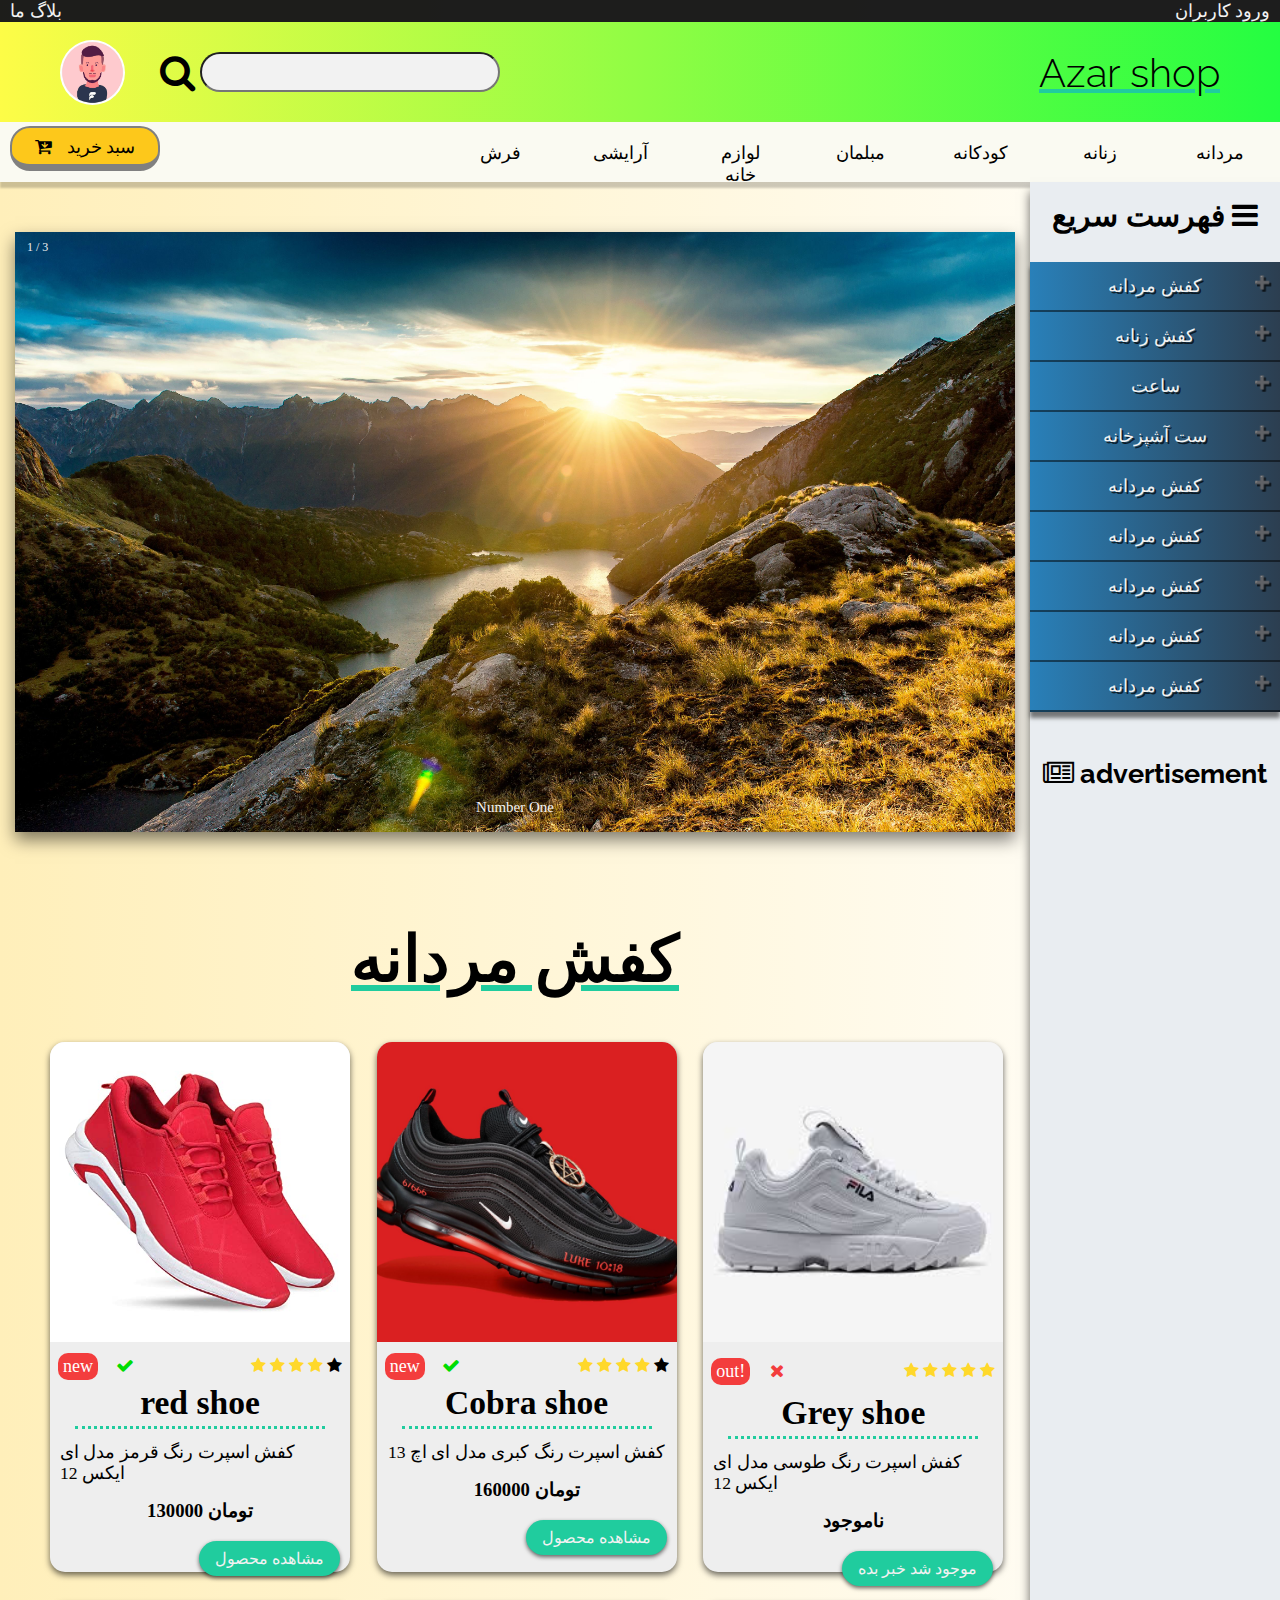
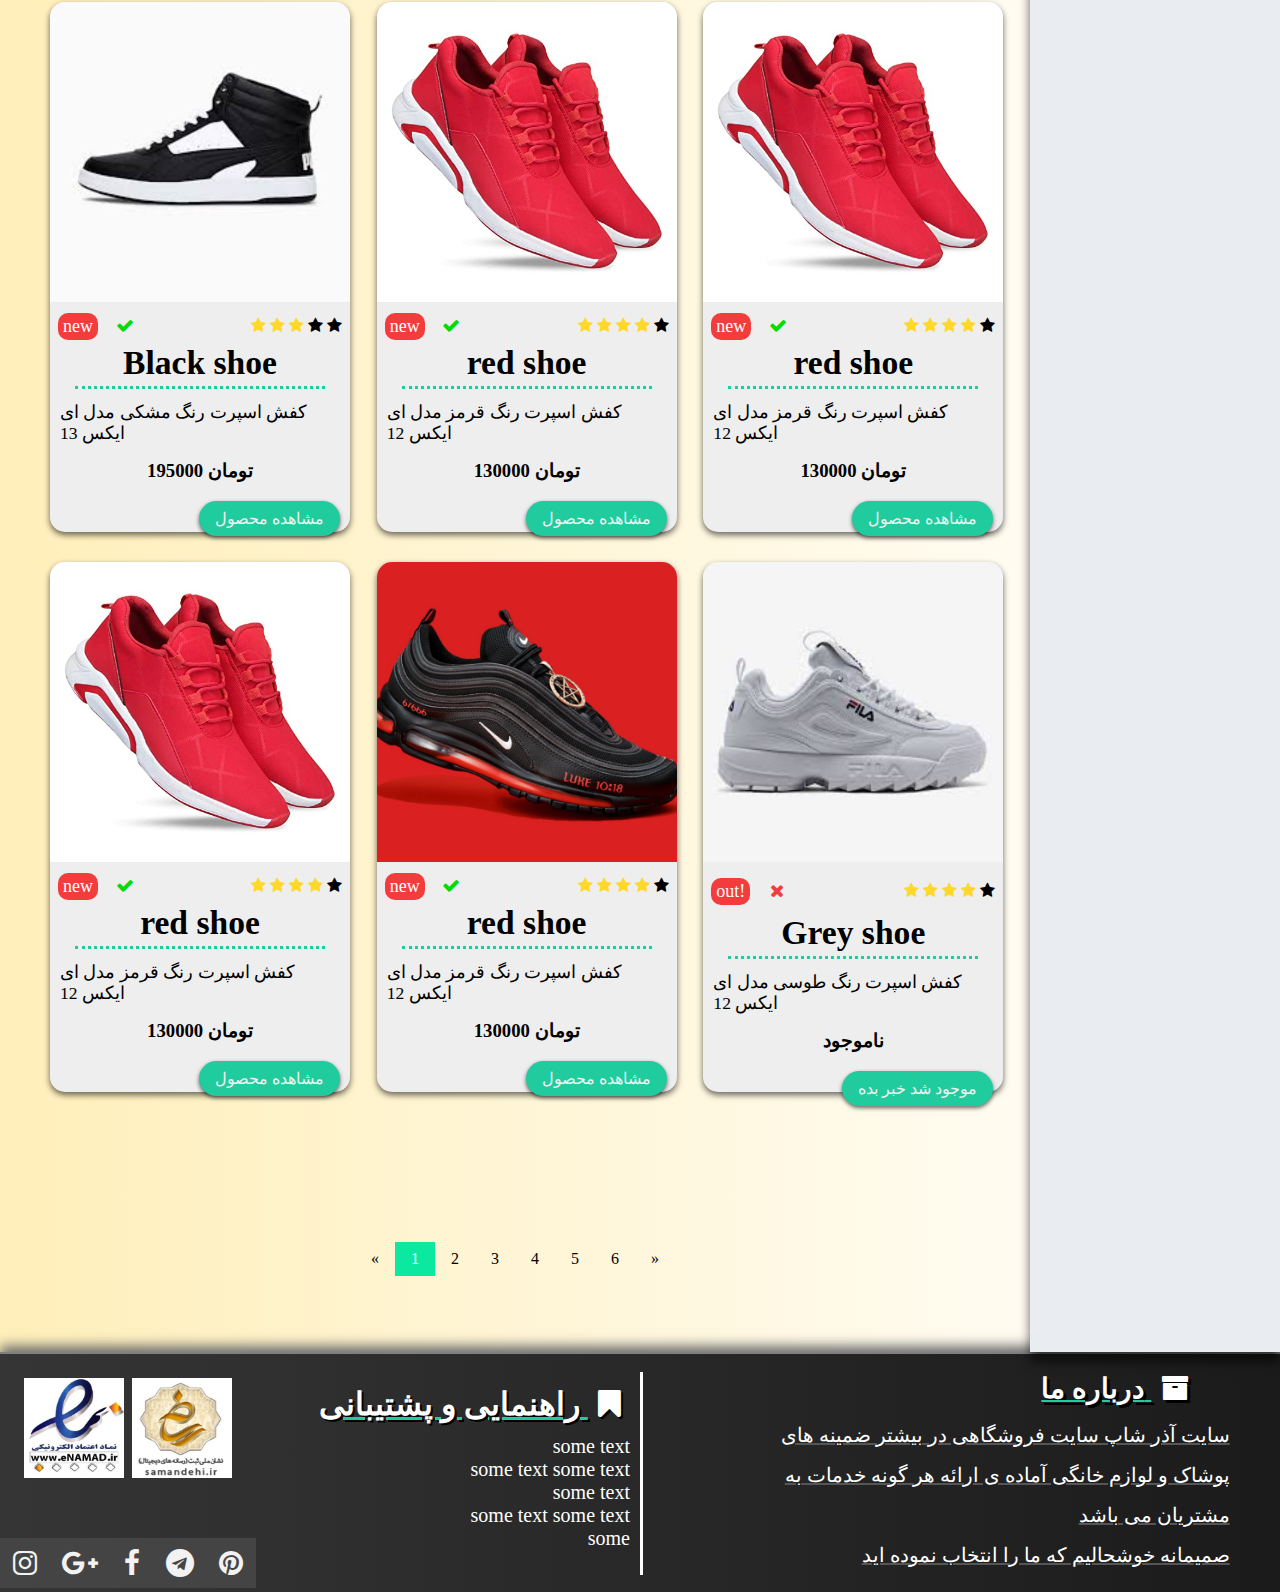
==== commit e2844d56: "Add files via upload" ====
--- a/Azar shop/index.html
+++ b/Azar shop/index.html
@@ -3,7 +3,7 @@
     <meta charset="UTF-8">
     <meta http-equiv="X-UA-Compatible" content="IE=edge">
     <meta name="viewport" content="width=device-width, initial-scale=1.0">
-    <link rel="stylesheet" href="./style.css">
+    <link rel="stylesheet" href="./home/style.css">
     <!--Icons this is fontawsom-->
     <meta name="viewport" content="width=device-width, initial-scale=1">
     <link rel="stylesheet" href="https://cdnjs.cloudflare.com/ajax/libs/font-awesome/4.7.0/css/font-awesome.min.css">
@@ -11,7 +11,7 @@
     <!--RaleWay font-->
     <link rel="preconnect" href="https://fonts.gstatic.com" crossorigin>
     <link href="https://fonts.googleapis.com/css2?family=Raleway:wght@300;400;500&display=swap" rel="stylesheet">
-    <title>Azar shop</title>
+    <title> Azar shop</title>
     
 </head>
 <body>
@@ -22,7 +22,7 @@
         </div>
         <div class='topinfo'>
             <i class="fa fa-search"></i><input class='searchs' type="text" name="search" title="search">
-            <img src="logo.jpg" alt="logo">
+            <img src="./image/logo.jpg" alt="logo">
             <h2 class='topname'>Azar shop</h2>
         </div>
     </section>
@@ -47,7 +47,7 @@
              </div>
              <div class='dropnav'>
                 <button class='navbtn' id='navbtn'>کودکانه</button>
-                 <div class='navmen'>
+                 <div class='navmen right3'>
                     <a href="#">لباس</a>
                     <a href="#">کیف</a>
                     <a href="#">کفش</a>
@@ -65,17 +65,17 @@
                 <div class='slidebox'>
                     <div class='mySlides'>
                         <div class='numbertext'>1 / 3</div>
-                        <img src="forth.jpg" alt="img1" style='width:100%; height: 600px;'>
+                        <img src="./image/forth.jpg" alt="img1" style='width:100%; height: 600px;'>
                         <div class='slidetext'>Number One</div>
                     </div>
                     <div class='mySlides'>
                         <div class='numbertext'>2 / 3</div>
-                        <img src="second.jpg" alt="img1" style='width:100%; height: 600px;'>
+                        <img src="./image/second.jpg" alt="img1" style='width:100%; height: 600px;'>
                         <div class='slidetext'>Number two</div>
                     </div>
                     <div class='mySlides'>
                         <div class='numbertext'>3 / 3</div>
-                        <img src="third.jpg" alt="img1" style='width:100%; height: 600px;'>
+                        <img src="./image/third.jpg" alt="img1" style='width:100%; height: 600px;'>
                         <div class='slidetext'>Number three</div>
                     </div>
                 </div>
@@ -140,7 +140,18 @@
                 <a href="#">مجلسی</a>
                 <a href="#">ورزشی</a>
             </div>
-        </div>
+
+            <h1 class='adhead'> <span class='fa fa-newspaper-o'></span> advertisement</h1>
+            <div class='advertisement'>
+                
+                <div class='ad1'>
+
+                </div>
+            </div> 
+        </div>
+
+        
+        
     </section>
     <section class='shopcont'>
          <!--head section-->
@@ -151,7 +162,7 @@
         <div class='gridarea'>
             <div class='gridcont'>
                 <div class='gridcard'>
-                    <img src="./item1.jpg" alt="shoe">
+                    <img src="./image/item1.jpg" alt="shoe">
                     <div class='status'>
                         <div class='imgtext'>new</div>
                         <div class='imgicon'><i class='fa fa-check'></i></div>
@@ -171,11 +182,11 @@
                     </div>
                     <div class='price'>
                         <div></div>
-                        <a href="#">مشاهده محصول</a>
-                    </div>
-                </div>
-                <div class='gridcard'>
-                    <img src="./item2.jpeg" alt="shoe">
+                        <a href="./pages.html">مشاهده محصول</a>
+                    </div>
+                </div>
+                <div class='gridcard'>
+                    <img src="./image/item2.jpeg" alt="shoe">
                     <div class='status'>
                         <div class='imgtext'>new</div>
                         <div class='imgicon'><i class='fa fa-check'></i></div>
@@ -199,7 +210,7 @@
                     </div>
                 </div>
                 <div class='gridcard'>
-                    <img src="./item3.jfif" alt="shoe">
+                    <img src="./image/item3.jfif" alt="shoe">
                     <div class='status'>
                         <div class='imgtext'>out!</div>
                         <div class='imgicon'><i class=' nothing fa fa-close'></i></div>
@@ -208,7 +219,7 @@
                             <span class='fa fa-star checked'></span>
                             <span class='fa fa-star checked'></span>
                             <span class='fa fa-star checked'></span>
-                            <span class='fa fa-star'></span>
+                            <span class='fa fa-star checked'></span>
                         </div>
                         
                     </div>
@@ -223,15 +234,15 @@
                     </div>
                 </div>
                 <div class='gridcard'>
-                    <img src="./item4.jfif" alt="shoe">
-                    <div class='status'>
-                        <div class='imgtext'>new</div>
-                        <div class='imgicon'><i class='fa fa-check'></i></div>
-                        <div class='stars'>
-                            <span class='fa fa-star checked'></span>
-                            <span class='fa fa-star checked'></span>
-                            <span class='fa fa-star checked'></span>
-                            <span class='fa fa-star checked'></span>
+                    <img src="./image/item4.jfif" alt="shoe">
+                    <div class='status'>
+                        <div class='imgtext'>new</div>
+                        <div class='imgicon'><i class='fa fa-check'></i></div>
+                        <div class='stars'>
+                            <span class='fa fa-star checked'></span>
+                            <span class='fa fa-star checked'></span>
+                            <span class='fa fa-star checked'></span>
+                            <span class='fa fa-star '></span>
                             <span class='fa fa-star'></span>
                         </div>
                         
@@ -247,7 +258,7 @@
                     </div>
                 </div>
                 <div class='gridcard'>
-                    <img src="./item1.jpg" alt="shoe">
+                    <img src="./image/item1.jpg" alt="shoe">
                     <div class='status'>
                         <div class='imgtext'>new</div>
                         <div class='imgicon'><i class='fa fa-check'></i></div>
@@ -271,7 +282,7 @@
                     </div>
                 </div>
                 <div class='gridcard'>
-                    <img src="./item1.jpg" alt="shoe">
+                    <img src="./image/item1.jpg" alt="shoe">
                     <div class='status'>
                         <div class='imgtext'>new</div>
                         <div class='imgicon'><i class='fa fa-check'></i></div>
@@ -295,7 +306,7 @@
                     </div>
                 </div>
                 <div class='gridcard'>
-                    <img src="./item1.jpg" alt="shoe">
+                    <img src="./image/item1.jpg" alt="shoe">
                     <div class='status'>
                         <div class='imgtext'>new</div>
                         <div class='imgicon'><i class='fa fa-check'></i></div>
@@ -319,7 +330,7 @@
                     </div>
                 </div>
                 <div class='gridcard'>
-                    <img src="./item2.jpeg" alt="shoe">
+                    <img src="./image/item2.jpeg" alt="shoe">
                     <div class='status'>
                         <div class='imgtext'>new</div>
                         <div class='imgicon'><i class='fa fa-check'></i></div>
@@ -343,7 +354,7 @@
                     </div>
                 </div>
                 <div class='gridcard'>
-                    <img src="./item3.jfif" alt="shoe">
+                    <img src="./image/item3.jfif" alt="shoe">
                     <div class='status'>
                         <div class='imgtext'>out!</div>
                         <div class='imgicon'><i class=' nothing fa fa-close'></i></div>
@@ -403,10 +414,10 @@
     <div class='about'>
         <h1>  درباره ما <i class='fa fa-archive'></i></h1>
         <p>
-            نوشته نوشته نوشته نوشته نوشته نوشته نوشته
-            نوشتهنوشتهنوشت هنوشته نوشته نوشته نوشته نوشته
-            نوشتهنوشتهنوشته نوشتهنوشته نوشته نوشته نوشته
-            نوشته نوشته  نوشت هنوشته نوشته نوشته
+            سایت آذر شاپ سایت فروشگاهی در بیشتر ضمینه های
+            پوشاک و لوازم خانگی آماده ی ارائه هر گونه خدمات به مشتریان می باشد
+            <br />
+            صمیمانه خوشحالیم که ما را انتخاب نموده اید
         </p>
     </div>
     <div class='helper'>
@@ -421,8 +432,8 @@
     </div>
     <div class='footcontent'>
         <div class='imgbox'>
-            <img src="logo1.jpg" alt="value">
-            <img src="logo2.jpg" alt="value">
+            <img src="./image/logo1.jpg" alt="value">
+            <img src="./image/logo2.jpg" alt="value">
         </div>
         <div class='socialbar'>
             <i class='fa fa-instagram'><a href="#"></a></i>
--- a/Azar shop/home/style.css
+++ b/Azar shop/home/style.css
@@ -0,0 +1,801 @@
+* {
+  padding: 0;
+  margin: 0;
+  -webkit-box-sizing: border-box;
+          box-sizing: border-box;
+}
+
+body {
+  background: -webkit-gradient(linear, left top, right top, from(#ffefba), to(#ffffff));
+  background: linear-gradient(to right, #ffefba, #ffffff);
+}
+
+.top {
+  display: -webkit-box;
+  display: -ms-flexbox;
+  display: flex;
+  -webkit-box-pack: justify;
+      -ms-flex-pack: justify;
+          justify-content: space-between;
+  -webkit-box-align: center;
+      -ms-flex-align: center;
+          align-items: center;
+  background-color: rgba(20, 20, 20, 0.959);
+  width: 100%;
+  height: auto;
+}
+
+.top a {
+  color: #f2f2f2;
+  font-size: 18px;
+  text-decoration: none;
+  cursor: pointer;
+  margin: 0 10px;
+}
+
+.top a:hover {
+  text-decoration: underline;
+}
+
+.topinfo {
+  width: 100%;
+  height: 100px;
+  background: -webkit-gradient(linear, left top, right top, from(#fdfc47), to(#24fe41));
+  background: linear-gradient(to right, #fdfc47, #24fe41);
+  display: -webkit-box;
+  display: -ms-flexbox;
+  display: flex;
+  -ms-flex-pack: distribute;
+      justify-content: space-around;
+  -webkit-box-align: center;
+      -ms-flex-align: center;
+          align-items: center;
+  -webkit-box-orient: horizontal;
+  -webkit-box-direction: normal;
+      -ms-flex-direction: row;
+          flex-direction: row;
+}
+
+.topinfo .searchs {
+  width: 300px;
+  height: 40px;
+  border-radius: 20px;
+  outline: none;
+  background-color: #f2f2f2;
+  position: absolute;
+  left: 200px;
+  font-size: 22px;
+  font-weight: 300;
+  padding: 0 15px;
+  font-family: "Raleway", san-serif;
+}
+
+.topinfo img {
+  width: 65px;
+  height: 65px;
+  border-radius: 50%;
+  position: absolute;
+  left: 60px;
+  -webkit-transition: 0.2s linear;
+  transition: 0.2s linear;
+}
+
+.topinfo img:hover {
+  -webkit-transform: scale(1.05);
+          transform: scale(1.05);
+  -webkit-box-shadow: 0 4px 8px 0 rgba(0, 0, 0, 0.6);
+          box-shadow: 0 4px 8px 0 rgba(0, 0, 0, 0.6);
+}
+
+.topinfo h2 {
+  font-size: 2.5em;
+  font-family: "Raleway", san-serif;
+  font-weight: 300;
+  position: absolute;
+  right: 60px;
+  text-decoration: underline;
+  -webkit-text-decoration-color: #20cc9e;
+          text-decoration-color: #20cc9e;
+}
+
+.topinfo i {
+  font-size: 38px;
+  color: #000;
+  position: absolute;
+  left: 160px;
+}
+
+.navbar {
+  width: 100%;
+  overflow: hidden;
+  height: 60px;
+  display: -webkit-box;
+  display: -ms-flexbox;
+  display: flex;
+  -webkit-box-orient: horizontal;
+  -webkit-box-direction: normal;
+      -ms-flex-direction: row;
+          flex-direction: row;
+  -webkit-box-pack: justify;
+      -ms-flex-pack: justify;
+          justify-content: space-between;
+  background-color: #fafaf2;
+  -webkit-box-shadow: 0 6px 2px 0 rgba(0, 0, 0, 0.2);
+          box-shadow: 0 6px 2px 0 rgba(0, 0, 0, 0.2);
+  z-index: 3;
+}
+
+.navbar .cartbtn {
+  width: 150px;
+  height: 45px;
+  padding: 8px 20px;
+  background-color: #fdc81b;
+  color: #000;
+  border-radius: 20px;
+  font-size: 18px;
+  color: #000;
+  text-decoration: none;
+  text-align: center;
+  margin: 4px 10px;
+  border: 2px solid grey;
+  border-bottom: 7px solid grey;
+  -webkit-transition: 0.2s ease;
+  transition: 0.2s ease;
+}
+
+.navbar .cartbtn i {
+  padding-right: 15px;
+}
+
+.navbar .cartbtn:active {
+  border-bottom: 3px solid grey;
+  -webkit-transform: translateY(3px);
+          transform: translateY(3px);
+}
+
+.navbar .navbox {
+  display: -webkit-box;
+  display: -ms-flexbox;
+  display: flex;
+  -webkit-box-align: center;
+      -ms-flex-align: center;
+          align-items: center;
+  width: calc(100%-150px);
+  height: auto;
+  -webkit-box-pack: end;
+      -ms-flex-pack: end;
+          justify-content: end;
+  -webkit-box-orient: horizontal;
+  -webkit-box-direction: reverse;
+      -ms-flex-direction: row-reverse;
+          flex-direction: row-reverse;
+}
+
+.navbar .navbox a, .navbar .navbox .dropnav {
+  text-align: center;
+  padding-top: 20px;
+  padding-bottom: 12px;
+  padding-left: 24px;
+  padding-right: 24px;
+  height: 100%;
+  width: 120px;
+  font-size: 18px;
+  color: #000;
+  background-color: #fafaf2;
+  text-decoration: none;
+  -webkit-transition: 0.1s linear;
+  transition: 0.1s linear;
+}
+
+.navbar .navbox a .right, .navbar .navbox .dropnav .right {
+  right: 0;
+}
+
+.navbar .navbox a .right2, .navbar .navbox .dropnav .right2 {
+  right: 100px;
+}
+
+.navbar .navbox a .right3, .navbar .navbox .dropnav .right3 {
+  right: 230px;
+}
+
+.navbar .navbox a:hover, .navbar .navbox .dropnav:hover {
+  border-bottom: 4px solid #29ffc6;
+}
+
+.navbar .navbox .dropnav .navmen {
+  display: none;
+  position: fixed;
+  min-width: 300px;
+  height: auto;
+  float: none;
+  z-index: 1;
+  margin-top: 20px;
+  -webkit-box-shadow: 0 2px 10px 0 rgba(0, 0, 0, 0.6);
+          box-shadow: 0 2px 10px 0 rgba(0, 0, 0, 0.6);
+}
+
+.navbar .navbox .dropnav .navmen a {
+  display: block;
+  width: 100%;
+  height: 40px;
+  padding: 8px 10px;
+  font-size: 18px;
+  color: black;
+  text-align: right;
+}
+
+.navbar .navbox .dropnav .navmen a:hover {
+  background-color: #f0f5ff;
+}
+
+.navbar .navbox .dropnav:hover .navmen {
+  display: block;
+}
+
+.navbar .navbox .dropnav .navbtn {
+  outline: none;
+  border: none;
+  background-color: #fafaf2;
+  font-size: 18px;
+}
+
+.temp {
+  height: 2000px;
+}
+
+.sticky {
+  position: fixed;
+  top: 0;
+  width: 100%;
+}
+
+.maincontainer {
+  width: 100%;
+  height: auto;
+  display: -webkit-box;
+  display: -ms-flexbox;
+  display: flex;
+  z-index: 0;
+}
+
+.cata {
+  position: absolute;
+  width: 250px;
+  height: 2770px;
+  -webkit-box-shadow: 0 10px 10px 0 rgba(0, 0, 0, 0.6);
+          box-shadow: 0 10px 10px 0 rgba(0, 0, 0, 0.6);
+  background-color: #e9edf1;
+  -webkit-transition: .4s;
+  transition: .4s;
+  z-index: 0;
+  right: 0;
+}
+
+.cata .catahead {
+  width: 100%;
+  height: 60px;
+  text-align: center;
+  font-size: 30px;
+  padding: 16px 0;
+  margin-bottom: 20px;
+}
+
+.cata .accordion {
+  width: 100%;
+  height: 50px;
+  padding: 14px auto;
+  text-align: center;
+  font-size: 18px;
+  background: -webkit-gradient(linear, left top, right top, from(#2980b9), to(#2c3e50));
+  background: linear-gradient(to right, #2980b9, #2c3e50);
+  color: #f2f2f2;
+  -webkit-box-shadow: 0 6px 4px 0 rgba(0, 0, 0, 0.5);
+          box-shadow: 0 6px 4px 0 rgba(0, 0, 0, 0.5);
+  outline: none;
+  border: none;
+  border-bottom: 2px solid rgba(0, 0, 0, 0.5);
+  text-shadow: 2px 2px rgba(0, 0, 0, 0.7);
+}
+
+.cata .accordion:hover {
+  background-color: #0f2959cc;
+}
+
+.cata .accordion::before {
+  content: '\02795';
+  position: absolute;
+  right: 10px;
+  font-size: 13px;
+}
+
+.cata .accordion:focus {
+  background-color: #0b1d3f;
+}
+
+.cata .adhead {
+  font-size: 1.7em;
+  font-family: "Raleway", san-serif;
+  width: 100%;
+  height: 40px;
+  padding: 15px 0;
+  margin-top: 30px;
+  text-align: center;
+}
+
+.cata .panel {
+  width: 100%;
+  height: auto;
+  background-color: #f2f2f2;
+  display: none;
+  text-align: right;
+  padding-top: 10px;
+  overflow: hidden;
+}
+
+.cata .panel a {
+  display: block;
+  color: #000;
+  text-decoration: none;
+  text-align: right;
+  padding-bottom: 10px;
+  margin: 0 10px 10px 10px;
+  font-size: 16px;
+  font-weight: 300;
+  border-bottom: 1px solid black;
+}
+
+.cata .panel a:hover {
+  text-decoration: underline;
+}
+
+.grid {
+  width: calc(100% - 250px);
+  height: auto;
+}
+
+.shopcont {
+  width: calc(100% - 250px);
+  height: auto;
+}
+
+.mainhead {
+  width: 100%;
+  margin-top: 40px;
+  height: 50px;
+  padding: 0 20px;
+  font-size: 32px;
+  text-decoration: underline;
+  -webkit-text-decoration-color: #20cc9e;
+          text-decoration-color: #20cc9e;
+  text-align: center;
+}
+
+.gridarea {
+  width: auto;
+  margin-left: 50px;
+  margin-top: 70px;
+  height: 1800px;
+}
+
+.gridarea .gridcont {
+  display: -ms-grid;
+  display: grid;
+  -ms-grid-columns: 1fr 1fr 1fr;
+      grid-template-columns: 1fr 1fr 1fr;
+  -ms-grid-rows: 560px 560px 560px;
+      grid-template-rows: 560px 560px 560px;
+  width: auto;
+  height: auto;
+  margin: 40px 0;
+}
+
+.gridarea .gridcont .gridcard {
+  width: 300px;
+  height: 530px;
+  border-radius: 15px;
+  -webkit-box-shadow: 0 3px 6px 0 rgba(0, 0, 0, 0.6);
+          box-shadow: 0 3px 6px 0 rgba(0, 0, 0, 0.6);
+  background-color: #eee;
+  -webkit-transition: 0.3s ease;
+  transition: 0.3s ease;
+}
+
+.gridarea .gridcont .gridcard:hover {
+  -webkit-box-shadow: 0 3px 15px 0 rgba(10, 233, 10, 0.6);
+          box-shadow: 0 3px 15px 0 rgba(10, 233, 10, 0.6);
+}
+
+.gridarea .gridcont .gridcard .status {
+  width: 100%;
+  height: auto;
+  margin-top: 10px;
+  display: -webkit-box;
+  display: -ms-flexbox;
+  display: flex;
+  -webkit-box-pack: justify;
+      -ms-flex-pack: justify;
+          justify-content: space-between;
+  -webkit-box-align: center;
+      -ms-flex-align: center;
+          align-items: center;
+}
+
+.gridarea .gridcont .gridcard .status .imgtext {
+  display: inline;
+  background-color: #f33d3d;
+  color: white;
+  border-radius: 10px;
+  margin-left: 8px;
+  padding: 3px 5px;
+  font-size: 18px;
+  text-align: center;
+}
+
+.gridarea .gridcont .gridcard .status .imgicon {
+  display: inline;
+  color: #01dd01;
+  border-radius: 10px;
+  text-align: center;
+  margin-right: 100px;
+  padding: 5px;
+  font-size: 18px;
+}
+
+.gridarea .gridcont .gridcard .status .imgicon .nothing {
+  color: #f33d3d;
+  padding: 5px;
+  border-radius: 3px;
+  font-size: 18px;
+}
+
+.gridarea .gridcont .gridcard .status .stars {
+  margin-right: 8px;
+}
+
+.gridarea .gridcont .gridcard .status .stars .checked {
+  color: #ffd82a;
+}
+
+.gridarea .gridcont .gridcard .cardcontent {
+  display: -webkit-box;
+  display: -ms-flexbox;
+  display: flex;
+  -webkit-box-orient: vertical;
+  -webkit-box-direction: normal;
+      -ms-flex-direction: column;
+          flex-direction: column;
+  -webkit-box-pack: center;
+      -ms-flex-pack: center;
+          justify-content: center;
+  -webkit-box-align: center;
+      -ms-flex-align: center;
+          align-items: center;
+  width: 100%;
+  height: auto;
+}
+
+.gridarea .gridcont .gridcard .cardcontent h1 {
+  padding: 4px 10px;
+  font-size: 2.1em;
+  text-align: center;
+  width: 250px;
+  border-bottom: 3px dotted #20cc9e;
+}
+
+.gridarea .gridcont .gridcard .cardcontent p {
+  padding: 6px 10px;
+  font-size: 1.1em;
+  margin-top: 7px;
+}
+
+.gridarea .gridcont .gridcard .cardcontent h3 {
+  text-align: right;
+  color: #000;
+  padding: 10px 20px;
+}
+
+.gridarea .gridcont .gridcard .price {
+  display: -webkit-box;
+  display: -ms-flexbox;
+  display: flex;
+  -webkit-box-pack: justify;
+      -ms-flex-pack: justify;
+          justify-content: space-between;
+  -webkit-box-align: center;
+      -ms-flex-align: center;
+          align-items: center;
+  -webkit-box-orient: horizontal;
+  -webkit-box-direction: normal;
+      -ms-flex-direction: row;
+          flex-direction: row;
+  width: 100%;
+  height: 45px;
+  margin-top: 4px;
+}
+
+.gridarea .gridcont .gridcard .price a {
+  background-color: #20cc9e;
+  margin-right: 10px;
+  color: #f2f2f2;
+  border-radius: 20px;
+  padding: 8px 16px;
+  text-decoration: none;
+  -webkit-box-shadow: 0 2px 4px 0 rgba(0, 0, 0, 0.6);
+          box-shadow: 0 2px 4px 0 rgba(0, 0, 0, 0.6);
+  -webkit-transition: 0.2s ease;
+  transition: 0.2s ease;
+}
+
+.gridarea .gridcont .gridcard .price a:active {
+  -webkit-box-shadow: 0 4px 8px 0 rgba(0, 0, 0, 0.6);
+          box-shadow: 0 4px 8px 0 rgba(0, 0, 0, 0.6);
+  background-color: #1eb68d;
+}
+
+.gridarea .gridcont .gridcard img {
+  width: 100%;
+  height: auto;
+  border-radius: 15px 15px 0 0;
+}
+
+.paginationcont {
+  width: calc(100% - 250px);
+  height: 70px;
+  display: -webkit-box;
+  display: -ms-flexbox;
+  display: flex;
+  -webkit-box-pack: center;
+      -ms-flex-pack: center;
+          justify-content: center;
+  margin-bottom: 40px;
+}
+
+.paginationcont .pagination a {
+  color: black;
+  float: left;
+  padding: 8px 16px;
+  text-decoration: none;
+  -webkit-transition: background-color .3s;
+  transition: background-color .3s;
+}
+
+.paginationcont .pagination a:hover {
+  background-color: #788077;
+}
+
+.paginationcont .pagination a.active {
+  background-color: #0ae99f;
+  color: white;
+}
+
+.moveslide {
+  display: -webkit-box;
+  display: -ms-flexbox;
+  display: flex;
+  -webkit-box-pack: center;
+      -ms-flex-pack: center;
+          justify-content: center;
+  -webkit-box-align: center;
+      -ms-flex-align: center;
+          align-items: center;
+  -webkit-box-orient: vertical;
+  -webkit-box-direction: normal;
+      -ms-flex-direction: column;
+          flex-direction: column;
+  height: 700px;
+}
+
+.slidebox {
+  max-width: 1000px;
+  position: relative;
+  margin: auto;
+  height: 600px;
+  -webkit-box-shadow: 0px 8px 16px 0 rgba(0, 0, 0, 0.5);
+          box-shadow: 0px 8px 16px 0 rgba(0, 0, 0, 0.5);
+}
+
+.slidetext {
+  color: #f2f2f2;
+  font-size: 15px;
+  padding: 8px 12px;
+  position: absolute;
+  bottom: 8px;
+  width: 100%;
+  text-align: center;
+}
+
+.numbertext {
+  color: #f2f2f2;
+  font-size: 12px;
+  padding: 8px 12px;
+  position: absolute;
+  top: 0;
+}
+
+footer {
+  width: 100%;
+  height: 240px;
+  background: -webkit-gradient(linear, right top, left top, from(#1b1b1b), to(#353535));
+  background: linear-gradient(to left, #1b1b1b, #353535);
+  display: -webkit-box;
+  display: -ms-flexbox;
+  display: flex;
+  -webkit-box-pack: justify;
+      -ms-flex-pack: justify;
+          justify-content: space-between;
+  -webkit-box-align: center;
+      -ms-flex-align: center;
+          align-items: center;
+  -webkit-box-orient: horizontal;
+  -webkit-box-direction: reverse;
+      -ms-flex-direction: row-reverse;
+          flex-direction: row-reverse;
+  border-top: 2px solid grey;
+  -webkit-box-shadow: 0 -6px 12px 0 #6b6b6b;
+          box-shadow: 0 -6px 12px 0 #6b6b6b;
+  z-index: 4;
+}
+
+footer .about {
+  color: white;
+  display: -webkit-box;
+  display: -ms-flexbox;
+  display: flex;
+  -webkit-box-pack: space-evenly;
+      -ms-flex-pack: space-evenly;
+          justify-content: space-evenly;
+  -webkit-box-align: center;
+      -ms-flex-align: center;
+          align-items: center;
+  -webkit-box-orient: vertical;
+  -webkit-box-direction: normal;
+      -ms-flex-direction: column;
+          flex-direction: column;
+  width: 50%;
+  height: auto;
+  border-left: 3px solid white;
+  padding-left: 30px;
+}
+
+footer .about p {
+  width: 90%;
+  height: auto;
+  text-align: right;
+  font-size: 20px;
+  font-weight: 400;
+  line-height: 2em;
+  padding: 0 20px;
+  text-decoration: underline;
+  -webkit-text-decoration-color: #555;
+          text-decoration-color: #555;
+  text-underline-position: 3px;
+}
+
+footer .about h1 {
+  width: 80%;
+  height: auto;
+  font-size: 28px;
+  text-decoration: underline;
+  -webkit-text-decoration-color: #20cc9e;
+          text-decoration-color: #20cc9e;
+  text-align: right;
+  padding: 0 30px;
+  margin-bottom: 10px;
+  text-shadow: 3px 3px black;
+}
+
+footer .about i {
+  margin-left: 10px;
+}
+
+footer .helper {
+  width: 30%;
+  height: auto;
+}
+
+footer .helper h1 {
+  width: 95%;
+  margin-right: 20px;
+  color: white;
+  text-shadow: 2px 2px black;
+  text-decoration: underline;
+  -webkit-text-decoration-color: #20cc9e;
+          text-decoration-color: #20cc9e;
+  text-align: right;
+}
+
+footer .helper h1 i {
+  margin-left: 10px;
+}
+
+footer .helper ul {
+  text-align: right;
+  text-decoration: none;
+  font-size: 18px;
+  padding: 12px 10;
+  color: #29292900;
+  -webkit-transition: 0.2s ease;
+  transition: 0.2s ease;
+}
+
+footer .helper ul a {
+  color: white;
+  text-decoration: none;
+  font-size: 20px;
+  margin-top: 5px;
+}
+
+footer .helper ul a:hover {
+  text-decoration: underline;
+}
+
+footer .footcontent {
+  width: 20%;
+  height: auto;
+  display: -webkit-box;
+  display: -ms-flexbox;
+  display: flex;
+  -webkit-box-orient: vertical;
+  -webkit-box-direction: normal;
+      -ms-flex-direction: column;
+          flex-direction: column;
+  -webkit-box-pack: justify;
+      -ms-flex-pack: justify;
+          justify-content: space-between;
+  -webkit-box-align: center;
+      -ms-flex-align: center;
+          align-items: center;
+}
+
+footer .footcontent .imgbox {
+  width: 100%;
+  height: 70%;
+  position: relative;
+  top: -20px;
+  padding: 0 20px;
+  display: -webkit-box;
+  display: -ms-flexbox;
+  display: flex;
+  -ms-flex-pack: distribute;
+      justify-content: space-around;
+}
+
+footer .footcontent .imgbox img {
+  width: 100px;
+  height: 100px;
+}
+
+footer .footcontent .socialbar {
+  position: relative;
+  bottom: -40px;
+  width: 100%;
+  height: 50px;
+  background-color: #444;
+  display: -webkit-box;
+  display: -ms-flexbox;
+  display: flex;
+  -ms-flex-pack: distribute;
+      justify-content: space-around;
+  -webkit-box-align: center;
+      -ms-flex-align: center;
+          align-items: center;
+  -webkit-box-orient: horizontal;
+  -webkit-box-direction: normal;
+      -ms-flex-direction: row;
+          flex-direction: row;
+  -webkit-transition: 0.3s ease;
+  transition: 0.3s ease;
+}
+
+footer .footcontent .socialbar i {
+  font-size: 28px;
+  color: #f2f2f2;
+}
+
+footer .footcontent .socialbar i:hover {
+  -webkit-transform: scale(1.07);
+          transform: scale(1.07);
+  color: #8f8f8f;
+}
+/*# sourceMappingURL=style.css.map */